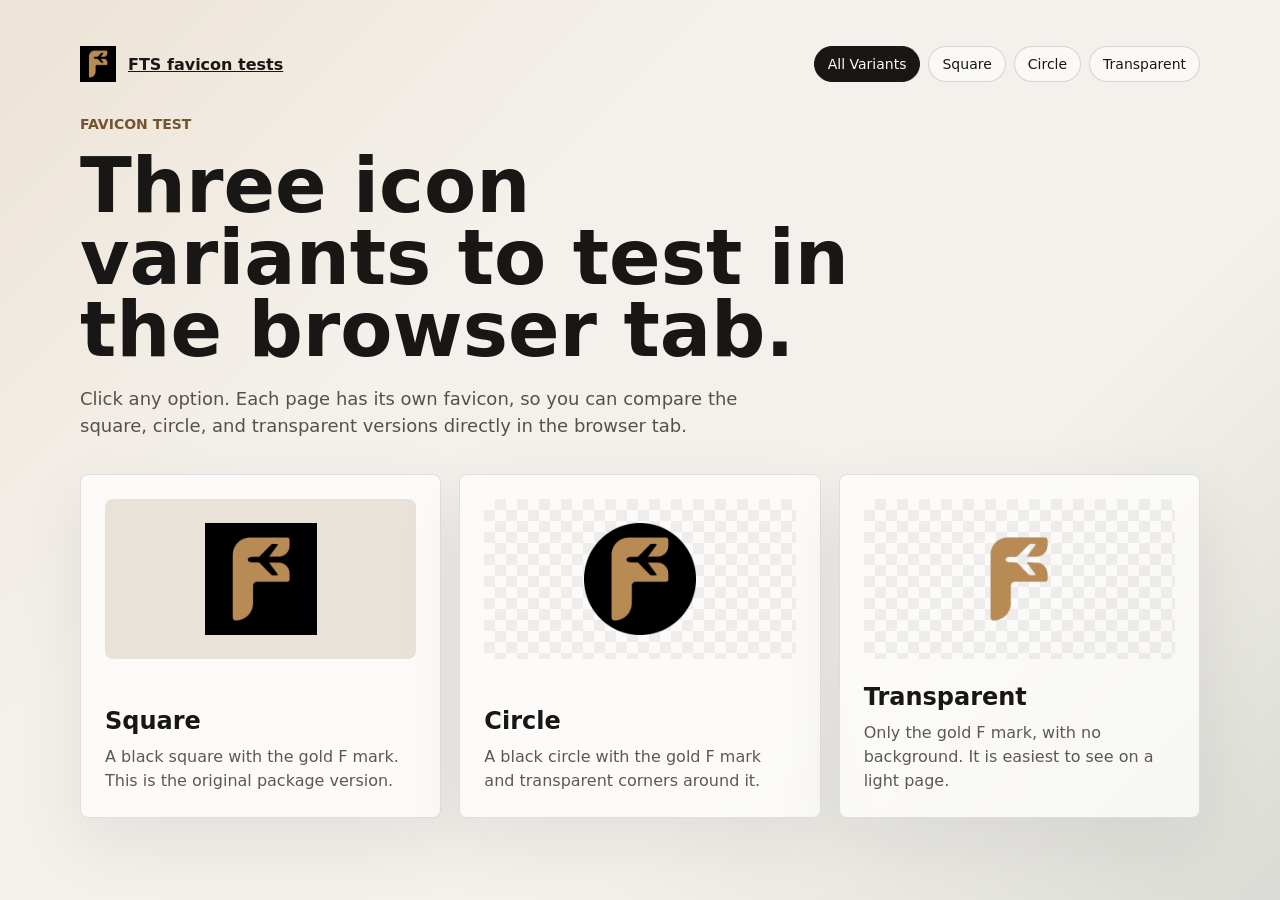
==== index.html @ d93f95b7 "Initial favicon test site" ====
<!doctype html>
<html lang="ru">
  <head>
    <meta charset="utf-8">
    <meta name="viewport" content="width=device-width, initial-scale=1">
    <title>FTS favicon tests</title>
    <link rel="icon" href="favicon-package/favicon.ico" sizes="any">
    <link rel="icon" type="image/png" sizes="16x16" href="favicon-package/favicon-16x16.png">
    <link rel="icon" type="image/png" sizes="32x32" href="favicon-package/favicon-32x32.png">
    <link rel="apple-touch-icon" sizes="180x180" href="favicon-package/apple-touch-icon.png">
    <link rel="manifest" href="favicon-package/site.webmanifest">
    <meta name="theme-color" content="#000000">
    <link rel="stylesheet" href="styles.css">
  </head>
  <body>
    <main class="shell">
      <header class="topbar">
        <a class="brand" href="index.html" aria-label="FTS favicon tests">
          <img src="favicon-package/favicon-192x192.png" alt="">
          <span>FTS favicon tests</span>
        </a>
        <nav class="nav" aria-label="Pages">
          <a href="index.html" aria-current="page">All Variants</a>
          <a href="square.html">Square</a>
          <a href="circle.html">Circle</a>
          <a href="transparent.html">Transparent</a>
        </nav>
      </header>

      <section class="hero">
        <p class="eyebrow">Favicon test</p>
        <h1>Three icon variants to test in the browser tab.</h1>
        <p class="lead">Click any option. Each page has its own favicon, so you can compare the square, circle, and transparent versions directly in the browser tab.</p>
      </section>

      <section class="grid" aria-label="Favicon variants">
        <a class="variant-card" href="square.html">
          <span class="icon-stage plain">
            <img src="favicon-package/favicon-512x512.png" alt="Square FTS icon">
          </span>
          <span>
            <h2>Square</h2>
            <p>A black square with the gold F mark. This is the original package version.</p>
          </span>
        </a>

        <a class="variant-card" href="circle.html">
          <span class="icon-stage">
            <img src="favicon-circle-package/favicon-512x512.png" alt="Circle FTS icon">
          </span>
          <span>
            <h2>Circle</h2>
            <p>A black circle with the gold F mark and transparent corners around it.</p>
          </span>
        </a>

        <a class="variant-card" href="transparent.html">
          <span class="icon-stage">
            <img src="favicon-transparent-package/favicon-512x512.png" alt="Transparent FTS icon">
          </span>
          <span>
            <h2>Transparent</h2>
            <p>Only the gold F mark, with no background. It is easiest to see on a light page.</p>
          </span>
        </a>
      </section>
    </main>
  </body>
</html>
---- styles.css ----
:root {
  color-scheme: light;
  font-family: Inter, ui-sans-serif, system-ui, -apple-system, BlinkMacSystemFont, "Segoe UI", sans-serif;
  background: #f4f1ec;
  color: #181716;
}

* {
  box-sizing: border-box;
}

body {
  margin: 0;
  min-height: 100vh;
  background:
    linear-gradient(135deg, rgba(192, 141, 78, 0.14), transparent 34%),
    linear-gradient(315deg, rgba(36, 63, 56, 0.12), transparent 32%),
    #f4f1ec;
}

a {
  color: inherit;
}

.shell {
  width: min(1120px, calc(100% - 40px));
  margin: 0 auto;
  padding: 32px 0 56px;
}

.topbar {
  display: flex;
  align-items: center;
  justify-content: space-between;
  gap: 20px;
  padding: 14px 0 34px;
}

.brand {
  display: flex;
  align-items: center;
  gap: 12px;
  font-weight: 750;
}

.brand img {
  width: 36px;
  height: 36px;
  object-fit: contain;
}

.nav {
  display: flex;
  flex-wrap: wrap;
  gap: 8px;
  justify-content: flex-end;
}

.nav a {
  border: 1px solid rgba(24, 23, 22, 0.16);
  border-radius: 999px;
  padding: 9px 13px;
  text-decoration: none;
  font-size: 14px;
  background: rgba(255, 255, 255, 0.56);
}

.nav a[aria-current="page"] {
  background: #181716;
  color: #fffaf2;
  border-color: #181716;
}

.hero {
  display: grid;
  gap: 18px;
  margin-bottom: 28px;
}

.eyebrow {
  margin: 0;
  color: #76542d;
  font-size: 14px;
  font-weight: 750;
  text-transform: uppercase;
  letter-spacing: 0;
}

h1 {
  max-width: 780px;
  margin: 0;
  font-size: clamp(36px, 7vw, 76px);
  line-height: 0.95;
  letter-spacing: 0;
}

.lead {
  max-width: 690px;
  margin: 0;
  color: #57504a;
  font-size: 18px;
  line-height: 1.55;
}

.grid {
  display: grid;
  grid-template-columns: repeat(3, minmax(0, 1fr));
  gap: 18px;
  margin-top: 34px;
}

.variant-card {
  display: grid;
  min-height: 330px;
  align-content: space-between;
  gap: 24px;
  padding: 24px;
  border: 1px solid rgba(24, 23, 22, 0.12);
  border-radius: 8px;
  background: rgba(255, 255, 255, 0.72);
  text-decoration: none;
  box-shadow: 0 24px 70px rgba(24, 23, 22, 0.08);
  transition: transform 160ms ease, box-shadow 160ms ease, border-color 160ms ease;
}

.variant-card:hover {
  transform: translateY(-3px);
  border-color: rgba(192, 141, 78, 0.55);
  box-shadow: 0 28px 84px rgba(24, 23, 22, 0.13);
}

.icon-stage {
  display: grid;
  place-items: center;
  min-height: 160px;
  border-radius: 8px;
  background:
    linear-gradient(45deg, rgba(24, 23, 22, 0.06) 25%, transparent 25%),
    linear-gradient(-45deg, rgba(24, 23, 22, 0.06) 25%, transparent 25%),
    linear-gradient(45deg, transparent 75%, rgba(24, 23, 22, 0.06) 75%),
    linear-gradient(-45deg, transparent 75%, rgba(24, 23, 22, 0.06) 75%);
  background-size: 22px 22px;
  background-position: 0 0, 0 11px, 11px -11px, -11px 0;
}

.icon-stage.plain {
  background: #e8e2d8;
}

.icon-stage img {
  width: 112px;
  height: 112px;
  object-fit: contain;
  image-rendering: auto;
}

.variant-card h2,
.detail h2 {
  margin: 0;
  font-size: 24px;
  letter-spacing: 0;
}

.variant-card p,
.detail p {
  margin: 10px 0 0;
  color: #5f5851;
  line-height: 1.5;
}

.detail {
  display: grid;
  grid-template-columns: 1fr 1.1fr;
  gap: 32px;
  align-items: center;
  min-height: 520px;
  padding: 36px;
  border: 1px solid rgba(24, 23, 22, 0.12);
  border-radius: 8px;
  background: rgba(255, 255, 255, 0.72);
  box-shadow: 0 24px 70px rgba(24, 23, 22, 0.08);
}

.detail .icon-stage {
  min-height: 360px;
}

.detail .icon-stage img {
  width: min(260px, 56vw);
  height: min(260px, 56vw);
}

.path-list {
  display: grid;
  gap: 10px;
  margin-top: 24px;
  color: #4d4741;
}

.path-list code {
  display: inline-block;
  padding: 3px 7px;
  border-radius: 6px;
  background: rgba(24, 23, 22, 0.08);
}

@media (max-width: 820px) {
  .topbar {
    align-items: flex-start;
    flex-direction: column;
  }

  .nav {
    justify-content: flex-start;
  }

  .grid,
  .detail {
    grid-template-columns: 1fr;
  }

  .detail {
    padding: 22px;
    min-height: auto;
  }
}
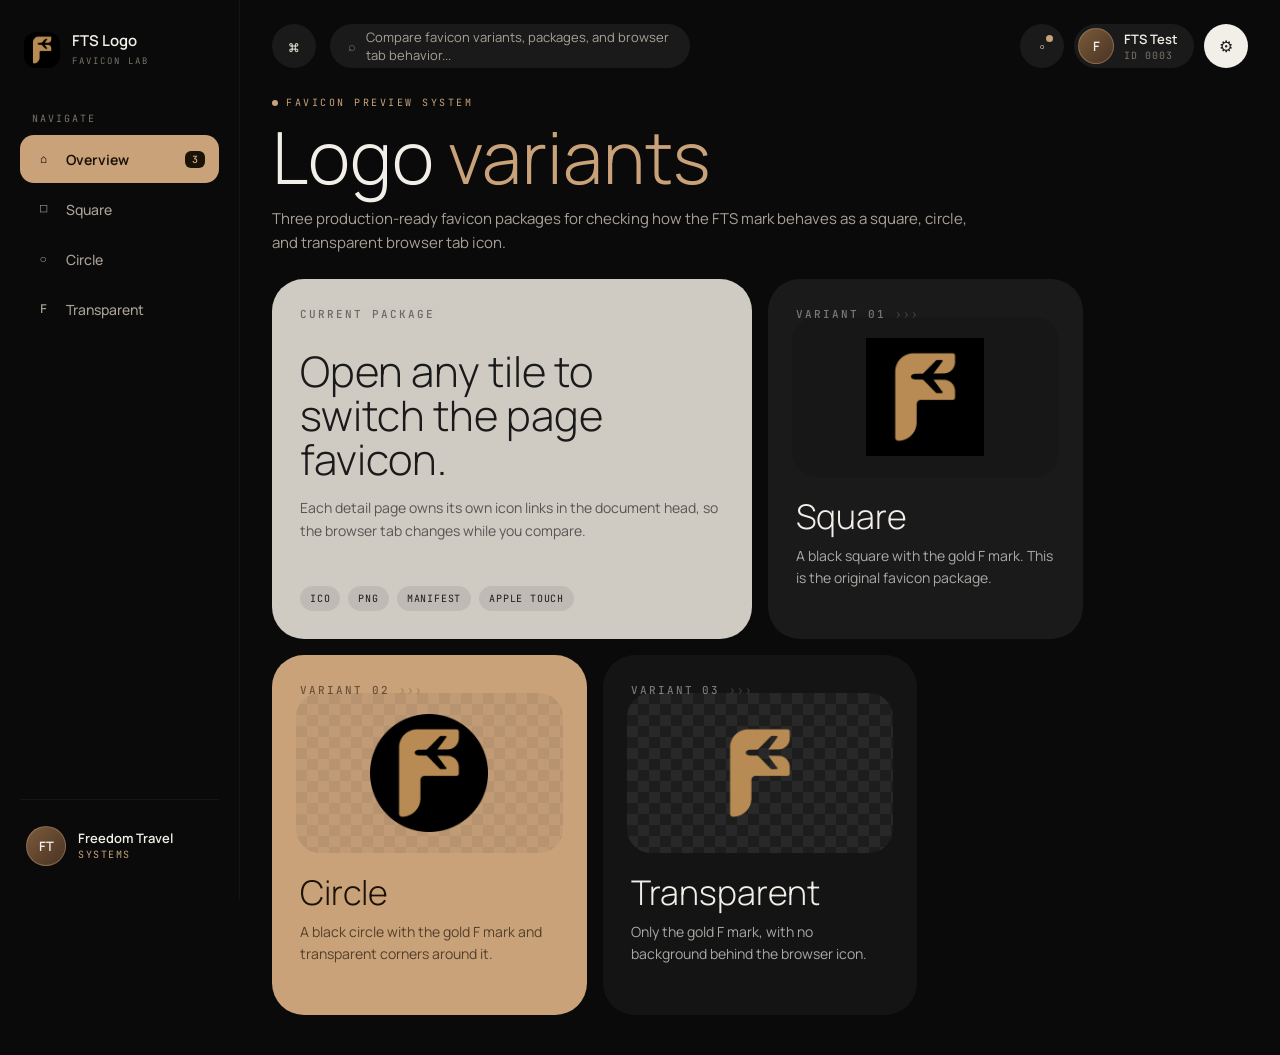
==== commit 2cb4de37: "Restyle favicon test dashboard" ====
--- a/index.html
+++ b/index.html
@@ -1,69 +1,122 @@
 <!doctype html>
-<html lang="ru">
+<html lang="en">
   <head>
     <meta charset="utf-8">
     <meta name="viewport" content="width=device-width, initial-scale=1">
     <title>FTS favicon tests</title>
+    <link rel="preconnect" href="https://fonts.googleapis.com">
+    <link rel="preconnect" href="https://fonts.gstatic.com" crossorigin>
+    <link href="https://fonts.googleapis.com/css2?family=Manrope:wght@200;300;400;500;600;700&family=JetBrains+Mono:wght@400;500&display=swap" rel="stylesheet">
     <link rel="icon" href="favicon-package/favicon.ico" sizes="any">
     <link rel="icon" type="image/png" sizes="16x16" href="favicon-package/favicon-16x16.png">
     <link rel="icon" type="image/png" sizes="32x32" href="favicon-package/favicon-32x32.png">
     <link rel="apple-touch-icon" sizes="180x180" href="favicon-package/apple-touch-icon.png">
     <link rel="manifest" href="favicon-package/site.webmanifest">
-    <meta name="theme-color" content="#000000">
+    <meta name="theme-color" content="#0a0a0a">
     <link rel="stylesheet" href="styles.css">
   </head>
   <body>
-    <main class="shell">
-      <header class="topbar">
-        <a class="brand" href="index.html" aria-label="FTS favicon tests">
-          <img src="favicon-package/favicon-192x192.png" alt="">
-          <span>FTS favicon tests</span>
+    <div class="shell">
+      <aside class="side">
+        <a class="logo" href="index.html" aria-label="FTS favicon tests">
+          <span class="logo-mark"><img src="favicon-package/favicon-192x192.png" alt=""></span>
+          <span class="logo-text">
+            <span class="n">FTS Logo</span>
+            <span class="s">Favicon Lab</span>
+          </span>
         </a>
         <nav class="nav" aria-label="Pages">
-          <a href="index.html" aria-current="page">All Variants</a>
-          <a href="square.html">Square</a>
-          <a href="circle.html">Circle</a>
-          <a href="transparent.html">Transparent</a>
+          <div class="nav-label">Navigate</div>
+          <a class="nav-item active" href="index.html"><span class="nav-ico">⌂</span><span>Overview</span><span class="badge">3</span></a>
+          <a class="nav-item" href="square.html"><span class="nav-ico">□</span><span>Square</span></a>
+          <a class="nav-item" href="circle.html"><span class="nav-ico">○</span><span>Circle</span></a>
+          <a class="nav-item" href="transparent.html"><span class="nav-ico">F</span><span>Transparent</span></a>
         </nav>
-      </header>
+        <div class="side-foot">
+          <div class="prof">
+            <div class="avatar">FT</div>
+            <div>
+              <div class="nm">Freedom Travel</div>
+              <div class="rl">Systems</div>
+            </div>
+          </div>
+        </div>
+      </aside>
 
-      <section class="hero">
-        <p class="eyebrow">Favicon test</p>
-        <h1>Three icon variants to test in the browser tab.</h1>
-        <p class="lead">Click any option. Each page has its own favicon, so you can compare the square, circle, and transparent versions directly in the browser tab.</p>
-      </section>
+      <main class="main">
+        <header class="top">
+          <div class="top-left">
+            <div class="icon-btn">⌘</div>
+            <div class="search-pill"><span>⌕</span><span>Compare favicon variants, packages, and browser tab behavior...</span></div>
+          </div>
+          <div class="top-right">
+            <div class="icon-btn"><span class="dot"></span>◦</div>
+            <div class="user-chip">
+              <div class="avatar">F</div>
+              <div>
+                <div class="nm">FTS Test</div>
+                <div class="id">ID 0003</div>
+              </div>
+            </div>
+            <div class="icon-btn white">⚙</div>
+          </div>
+        </header>
 
-      <section class="grid" aria-label="Favicon variants">
-        <a class="variant-card" href="square.html">
-          <span class="icon-stage plain">
-            <img src="favicon-package/favicon-512x512.png" alt="Square FTS icon">
-          </span>
-          <span>
-            <h2>Square</h2>
-            <p>A black square with the gold F mark. This is the original package version.</p>
-          </span>
-        </a>
+        <section class="headline">
+          <p class="eyebrow">Favicon preview system</p>
+          <h1>Logo <em>variants</em></h1>
+          <p class="lead">Three production-ready favicon packages for checking how the FTS mark behaves as a square, circle, and transparent browser tab icon.</p>
+        </section>
 
-        <a class="variant-card" href="circle.html">
-          <span class="icon-stage">
-            <img src="favicon-circle-package/favicon-512x512.png" alt="Circle FTS icon">
-          </span>
-          <span>
-            <h2>Circle</h2>
-            <p>A black circle with the gold F mark and transparent corners around it.</p>
-          </span>
-        </a>
+        <section class="grid" aria-label="Favicon variants">
+          <a class="tile grey hero-tile" href="square.html">
+            <div>
+              <div class="tile-label">Current package</div>
+              <h2>Open any tile to switch the page favicon.</h2>
+              <p>Each detail page owns its own icon links in the document head, so the browser tab changes while you compare.</p>
+            </div>
+            <div class="stat-row">
+              <span class="stat-pill">ICO</span>
+              <span class="stat-pill">PNG</span>
+              <span class="stat-pill">Manifest</span>
+              <span class="stat-pill">Apple touch</span>
+            </div>
+          </a>
 
-        <a class="variant-card" href="transparent.html">
-          <span class="icon-stage">
-            <img src="favicon-transparent-package/favicon-512x512.png" alt="Transparent FTS icon">
-          </span>
-          <span>
-            <h2>Transparent</h2>
-            <p>Only the gold F mark, with no background. It is easiest to see on a light page.</p>
-          </span>
-        </a>
-      </section>
-    </main>
+          <a class="tile dark variant-card" href="square.html">
+            <div class="tile-label">Variant 01 <span class="chev">›››</span></div>
+            <div class="icon-stage plain">
+              <img src="favicon-package/favicon-512x512.png" alt="Square FTS icon">
+            </div>
+            <div>
+              <h2>Square</h2>
+              <p>A black square with the gold F mark. This is the original favicon package.</p>
+            </div>
+          </a>
+
+          <a class="tile tan variant-card" href="circle.html">
+            <div class="tile-label">Variant 02 <span class="chev">›››</span></div>
+            <div class="icon-stage">
+              <img src="favicon-circle-package/favicon-512x512.png" alt="Circle FTS icon">
+            </div>
+            <div>
+              <h2>Circle</h2>
+              <p>A black circle with the gold F mark and transparent corners around it.</p>
+            </div>
+          </a>
+
+          <a class="tile darker variant-card" href="transparent.html">
+            <div class="tile-label">Variant 03 <span class="chev">›››</span></div>
+            <div class="icon-stage">
+              <img src="favicon-transparent-package/favicon-512x512.png" alt="Transparent FTS icon">
+            </div>
+            <div>
+              <h2>Transparent</h2>
+              <p>Only the gold F mark, with no background behind the browser icon.</p>
+            </div>
+          </a>
+        </section>
+      </main>
+    </div>
   </body>
 </html>
--- a/styles.css
+++ b/styles.css
@@ -1,226 +1,728 @@
 :root {
-  color-scheme: light;
-  font-family: Inter, ui-sans-serif, system-ui, -apple-system, BlinkMacSystemFont, "Segoe UI", sans-serif;
-  background: #f4f1ec;
-  color: #181716;
+  --bg: #0a0a0a;
+  --bg-2: #111111;
+  --tile-dark: #1a1a1a;
+  --tile-darker: #141414;
+  --tile-grey: #cfcac2;
+  --tile-grey-2: #b8b2a8;
+  --tile-tan: #c9a27a;
+  --tile-tan-2: #b08968;
+  --tile-tan-dark: #6b4e2e;
+  --ink: #f2efe9;
+  --ink-2: #d4cfc4;
+  --muted: #7a736a;
+  --muted-2: #a8a196;
+  --on-tan: #1a1206;
+  --on-grey: #1a1a1a;
+  --r-xl: 32px;
+  --r-lg: 24px;
+  --r-md: 16px;
+  --sans: "Manrope", system-ui, -apple-system, BlinkMacSystemFont, "Segoe UI", sans-serif;
+  --mono: "JetBrains Mono", ui-monospace, SFMono-Regular, Menlo, monospace;
 }
 
 * {
   box-sizing: border-box;
 }
 
+html,
 body {
   margin: 0;
+  min-height: 100%;
+}
+
+body {
   min-height: 100vh;
-  background:
-    linear-gradient(135deg, rgba(192, 141, 78, 0.14), transparent 34%),
-    linear-gradient(315deg, rgba(36, 63, 56, 0.12), transparent 32%),
-    #f4f1ec;
+  background: var(--bg);
+  color: var(--ink);
+  font-family: var(--sans);
+  font-weight: 400;
+  -webkit-font-smoothing: antialiased;
 }
 
 a {
   color: inherit;
+  text-decoration: none;
 }
 
 .shell {
-  width: min(1120px, calc(100% - 40px));
-  margin: 0 auto;
-  padding: 32px 0 56px;
-}
-
-.topbar {
-  display: flex;
-  align-items: center;
-  justify-content: space-between;
-  gap: 20px;
-  padding: 14px 0 34px;
-}
-
-.brand {
+  display: grid;
+  grid-template-columns: 240px 1fr;
+  min-height: 100vh;
+}
+
+.side {
+  position: sticky;
+  top: 0;
+  display: flex;
+  flex-direction: column;
+  gap: 28px;
+  height: 100vh;
+  padding: 28px 20px;
+  border-right: 1px solid rgba(255, 255, 255, 0.04);
+  background: var(--bg);
+}
+
+.logo {
   display: flex;
   align-items: center;
   gap: 12px;
-  font-weight: 750;
-}
-
-.brand img {
+  padding: 4px 4px 8px;
+}
+
+.logo-mark {
+  display: grid;
+  place-items: center;
   width: 36px;
   height: 36px;
-  object-fit: contain;
+  flex-shrink: 0;
+  overflow: hidden;
+  border-radius: 12px;
+  background: var(--tile-tan);
+}
+
+.logo-mark img {
+  width: 100%;
+  height: 100%;
+  object-fit: cover;
+}
+
+.logo-text {
+  min-width: 0;
+  line-height: 1.1;
+}
+
+.logo-text .n {
+  color: var(--ink);
+  font-size: 15px;
+  font-weight: 600;
+  letter-spacing: 0;
+  white-space: nowrap;
+}
+
+.logo-text .s {
+  margin-top: 3px;
+  color: var(--muted);
+  font-family: var(--mono);
+  font-size: 9px;
+  letter-spacing: 0.22em;
+  text-transform: uppercase;
+  white-space: nowrap;
 }
 
 .nav {
   display: flex;
-  flex-wrap: wrap;
+  flex-direction: column;
+  gap: 2px;
+}
+
+.nav-label {
+  padding: 8px 12px;
+  color: var(--muted);
+  font-family: var(--mono);
+  font-size: 10px;
+  letter-spacing: 0.2em;
+  text-transform: uppercase;
+}
+
+.nav-item {
+  display: flex;
+  align-items: center;
+  gap: 14px;
+  min-height: 48px;
+  padding: 12px 14px;
+  border-radius: 14px;
+  color: var(--muted-2);
+  font-size: 14px;
+  font-weight: 500;
+  transition: background 0.15s, color 0.15s;
+}
+
+.nav-item:hover {
+  background: var(--tile-dark);
+  color: var(--ink);
+}
+
+.nav-item.active {
+  background: var(--tile-tan);
+  color: var(--on-tan);
+  font-weight: 650;
+}
+
+.nav-ico {
+  display: grid;
+  place-items: center;
+  width: 18px;
+  height: 18px;
+  flex-shrink: 0;
+  font-family: var(--mono);
+  font-size: 12px;
+}
+
+.badge {
+  margin-left: auto;
+  padding: 2px 7px;
+  border-radius: 6px;
+  background: var(--on-tan);
+  color: var(--tile-tan);
+  font-family: var(--mono);
+  font-size: 10px;
+}
+
+.side-foot {
+  margin-top: auto;
+  padding-top: 20px;
+  border-top: 1px solid rgba(255, 255, 255, 0.05);
+}
+
+.prof {
+  display: flex;
+  align-items: center;
+  gap: 12px;
+  padding: 6px;
+}
+
+.avatar {
+  display: grid;
+  place-items: center;
+  width: 40px;
+  height: 40px;
+  flex-shrink: 0;
+  border: 1.5px solid rgba(201, 162, 122, 0.4);
+  border-radius: 50%;
+  background: linear-gradient(135deg, #7a5a3a, #4a3424);
+  color: var(--ink);
+  font-size: 13px;
+  font-weight: 600;
+}
+
+.prof .nm {
+  color: var(--ink);
+  font-size: 13px;
+  font-weight: 600;
+  line-height: 1.2;
+  white-space: nowrap;
+}
+
+.prof .rl {
+  margin-top: 2px;
+  color: var(--tile-tan);
+  font-family: var(--mono);
+  font-size: 10px;
+  letter-spacing: 0.15em;
+  text-transform: uppercase;
+  white-space: nowrap;
+}
+
+.main {
+  display: flex;
+  flex-direction: column;
+  gap: 20px;
+  min-width: 0;
+  padding: 24px 32px 40px;
+  overflow: hidden;
+}
+
+.top {
+  display: flex;
+  align-items: center;
+  gap: 12px;
+}
+
+.top-left {
+  display: flex;
+  align-items: center;
+  gap: 14px;
+  flex: 1;
+  min-width: 0;
+}
+
+.icon-btn {
+  position: relative;
+  display: grid;
+  place-items: center;
+  width: 44px;
+  height: 44px;
+  flex-shrink: 0;
+  border-radius: 50%;
+  background: var(--tile-dark);
+  color: var(--ink-2);
+  font-family: var(--mono);
+  font-size: 16px;
+}
+
+.icon-btn.white {
+  background: var(--ink);
+  color: var(--on-grey);
+}
+
+.icon-btn .dot {
+  position: absolute;
+  top: 11px;
+  right: 11px;
+  width: 7px;
+  height: 7px;
+  border-radius: 50%;
+  background: var(--tile-tan);
+}
+
+.search-pill {
+  display: flex;
+  align-items: center;
+  gap: 10px;
+  width: min(360px, 100%);
+  height: 44px;
+  padding: 0 20px 0 18px;
+  border-radius: 999px;
+  background: var(--tile-dark);
+  color: var(--muted-2);
+  font-size: 13px;
+}
+
+.search-pill span:first-child {
+  color: var(--muted);
+  font-family: var(--mono);
+}
+
+.top-right {
+  display: flex;
+  align-items: center;
+  gap: 10px;
+  flex-shrink: 0;
+}
+
+.user-chip {
+  display: flex;
+  align-items: center;
+  gap: 10px;
+  padding: 4px 16px 4px 4px;
+  border-radius: 999px;
+  background: var(--tile-dark);
+}
+
+.user-chip .avatar {
+  width: 36px;
+  height: 36px;
+}
+
+.user-chip .nm {
+  font-size: 13px;
+  font-weight: 600;
+  white-space: nowrap;
+}
+
+.user-chip .id {
+  margin-top: 1px;
+  color: var(--muted);
+  font-family: var(--mono);
+  font-size: 10px;
+  letter-spacing: 0.1em;
+  white-space: nowrap;
+}
+
+.headline {
+  padding: 8px 0 4px;
+}
+
+.eyebrow {
+  display: flex;
+  align-items: center;
   gap: 8px;
-  justify-content: flex-end;
-}
-
-.nav a {
-  border: 1px solid rgba(24, 23, 22, 0.16);
-  border-radius: 999px;
-  padding: 9px 13px;
-  text-decoration: none;
-  font-size: 14px;
-  background: rgba(255, 255, 255, 0.56);
-}
-
-.nav a[aria-current="page"] {
-  background: #181716;
-  color: #fffaf2;
-  border-color: #181716;
-}
-
-.hero {
-  display: grid;
-  gap: 18px;
-  margin-bottom: 28px;
-}
-
-.eyebrow {
   margin: 0;
-  color: #76542d;
-  font-size: 14px;
-  font-weight: 750;
+  color: var(--tile-tan);
+  font-family: var(--mono);
+  font-size: 10px;
+  letter-spacing: 0.25em;
   text-transform: uppercase;
+}
+
+.eyebrow::before {
+  content: "";
+  width: 6px;
+  height: 6px;
+  border-radius: 50%;
+  background: var(--tile-tan);
+}
+
+h1 {
+  margin: 12px 0 0;
+  color: var(--ink);
+  font-size: 72px;
+  font-weight: 300;
   letter-spacing: 0;
-}
-
-h1 {
-  max-width: 780px;
-  margin: 0;
-  font-size: clamp(36px, 7vw, 76px);
-  line-height: 0.95;
-  letter-spacing: 0;
+  line-height: 1;
+}
+
+h1 em {
+  color: var(--tile-tan);
+  font-style: normal;
+  font-weight: 300;
 }
 
 .lead {
-  max-width: 690px;
-  margin: 0;
-  color: #57504a;
-  font-size: 18px;
-  line-height: 1.55;
+  max-width: 720px;
+  margin: 14px 0 0;
+  color: var(--muted-2);
+  font-size: 15px;
+  line-height: 1.6;
 }
 
 .grid {
   display: grid;
-  grid-template-columns: repeat(3, minmax(0, 1fr));
-  gap: 18px;
-  margin-top: 34px;
+  grid-template-columns: repeat(12, 1fr);
+  gap: 16px;
+}
+
+.tile {
+  position: relative;
+  display: flex;
+  flex-direction: column;
+  overflow: hidden;
+  border-radius: var(--r-xl);
+  padding: 28px;
+}
+
+.tile.dark {
+  background: var(--tile-dark);
+  color: var(--ink);
+}
+
+.tile.darker {
+  background: var(--tile-darker);
+  color: var(--ink);
+}
+
+.tile.grey {
+  background: var(--tile-grey);
+  color: var(--on-grey);
+}
+
+.tile.grey-2 {
+  background: var(--tile-grey-2);
+  color: var(--on-grey);
+}
+
+.tile.tan {
+  background: var(--tile-tan);
+  color: var(--on-tan);
+}
+
+.tile-label {
+  color: currentColor;
+  font-family: var(--mono);
+  font-size: 11px;
+  font-weight: 500;
+  letter-spacing: 0.18em;
+  opacity: 0.55;
+  text-transform: uppercase;
+  white-space: nowrap;
+}
+
+.tile.dark .tile-label,
+.tile.darker .tile-label {
+  opacity: 0.45;
+}
+
+.hero-tile {
+  grid-column: span 6;
+  min-height: 278px;
+  justify-content: space-between;
+}
+
+.hero-tile h2 {
+  max-width: 480px;
+  margin: 28px 0 0;
+  font-size: 42px;
+  font-weight: 300;
+  letter-spacing: 0;
+  line-height: 1.05;
+}
+
+.hero-tile p {
+  max-width: 520px;
+  margin: 16px 0 0;
+  color: rgba(0, 0, 0, 0.58);
+  font-size: 14px;
+  line-height: 1.6;
 }
 
 .variant-card {
-  display: grid;
-  min-height: 330px;
-  align-content: space-between;
-  gap: 24px;
-  padding: 24px;
-  border: 1px solid rgba(24, 23, 22, 0.12);
-  border-radius: 8px;
-  background: rgba(255, 255, 255, 0.72);
-  text-decoration: none;
-  box-shadow: 0 24px 70px rgba(24, 23, 22, 0.08);
-  transition: transform 160ms ease, box-shadow 160ms ease, border-color 160ms ease;
+  grid-column: span 4;
+  min-height: 360px;
+  color: inherit;
+  transition: transform 0.15s ease, filter 0.15s ease;
 }
 
 .variant-card:hover {
-  transform: translateY(-3px);
-  border-color: rgba(192, 141, 78, 0.55);
-  box-shadow: 0 28px 84px rgba(24, 23, 22, 0.13);
+  transform: translateY(-4px);
+  filter: brightness(1.04);
+}
+
+.variant-card h2,
+.detail-copy h2 {
+  margin: 22px 0 0;
+  font-size: 34px;
+  font-weight: 300;
+  letter-spacing: 0;
+  line-height: 1;
+}
+
+.variant-card p,
+.detail-copy p {
+  margin: 12px 0 0;
+  color: currentColor;
+  font-size: 14px;
+  line-height: 1.58;
+  opacity: 0.68;
 }
 
 .icon-stage {
+  position: relative;
   display: grid;
   place-items: center;
   min-height: 160px;
-  border-radius: 8px;
+  margin: -4px -4px 0;
+  overflow: hidden;
+  border-radius: var(--r-lg);
   background:
-    linear-gradient(45deg, rgba(24, 23, 22, 0.06) 25%, transparent 25%),
-    linear-gradient(-45deg, rgba(24, 23, 22, 0.06) 25%, transparent 25%),
-    linear-gradient(45deg, transparent 75%, rgba(24, 23, 22, 0.06) 75%),
-    linear-gradient(-45deg, transparent 75%, rgba(24, 23, 22, 0.06) 75%);
+    linear-gradient(45deg, rgba(255, 255, 255, 0.05) 25%, transparent 25%),
+    linear-gradient(-45deg, rgba(255, 255, 255, 0.05) 25%, transparent 25%),
+    linear-gradient(45deg, transparent 75%, rgba(255, 255, 255, 0.05) 75%),
+    linear-gradient(-45deg, transparent 75%, rgba(255, 255, 255, 0.05) 75%),
+    rgba(255, 255, 255, 0.04);
   background-size: 22px 22px;
   background-position: 0 0, 0 11px, 11px -11px, -11px 0;
 }
 
+.tile.grey .icon-stage,
+.tile.grey-2 .icon-stage,
+.tile.tan .icon-stage {
+  background:
+    linear-gradient(45deg, rgba(0, 0, 0, 0.05) 25%, transparent 25%),
+    linear-gradient(-45deg, rgba(0, 0, 0, 0.05) 25%, transparent 25%),
+    linear-gradient(45deg, transparent 75%, rgba(0, 0, 0, 0.05) 75%),
+    linear-gradient(-45deg, transparent 75%, rgba(0, 0, 0, 0.05) 75%),
+    rgba(0, 0, 0, 0.04);
+  background-size: 22px 22px;
+  background-position: 0 0, 0 11px, 11px -11px, -11px 0;
+}
+
 .icon-stage.plain {
-  background: #e8e2d8;
+  background: rgba(0, 0, 0, 0.08);
 }
 
 .icon-stage img {
-  width: 112px;
-  height: 112px;
+  position: relative;
+  z-index: 1;
+  width: 118px;
+  height: 118px;
   object-fit: contain;
-  image-rendering: auto;
-}
-
-.variant-card h2,
-.detail h2 {
-  margin: 0;
-  font-size: 24px;
-  letter-spacing: 0;
-}
-
-.variant-card p,
-.detail p {
-  margin: 10px 0 0;
-  color: #5f5851;
-  line-height: 1.5;
-}
-
-.detail {
-  display: grid;
-  grid-template-columns: 1fr 1.1fr;
-  gap: 32px;
-  align-items: center;
-  min-height: 520px;
-  padding: 36px;
-  border: 1px solid rgba(24, 23, 22, 0.12);
-  border-radius: 8px;
-  background: rgba(255, 255, 255, 0.72);
-  box-shadow: 0 24px 70px rgba(24, 23, 22, 0.08);
-}
-
-.detail .icon-stage {
-  min-height: 360px;
-}
-
-.detail .icon-stage img {
-  width: min(260px, 56vw);
-  height: min(260px, 56vw);
+}
+
+.chev {
+  color: currentColor;
+  font-weight: 600;
+  letter-spacing: 1px;
+  opacity: 0.38;
+}
+
+.stat-row {
+  display: flex;
+  flex-wrap: wrap;
+  gap: 8px;
+  margin-top: 20px;
+}
+
+.stat-pill {
+  padding: 6px 10px;
+  border-radius: 999px;
+  background: rgba(0, 0, 0, 0.08);
+  color: currentColor;
+  font-family: var(--mono);
+  font-size: 10px;
+  letter-spacing: 0.08em;
+  text-transform: uppercase;
+}
+
+.tile.dark .stat-pill,
+.tile.darker .stat-pill {
+  background: rgba(201, 162, 122, 0.12);
+  color: var(--tile-tan);
+}
+
+.detail-visual {
+  grid-column: span 5;
+  min-height: 560px;
+  justify-content: center;
+}
+
+.detail-visual .icon-stage {
+  min-height: 420px;
+}
+
+.detail-visual .icon-stage img {
+  width: min(280px, 56vw);
+  height: min(280px, 56vw);
+}
+
+.detail-copy {
+  grid-column: span 7;
+  min-height: 560px;
+  justify-content: center;
+}
+
+.detail-copy h2 {
+  max-width: 620px;
+  font-size: 58px;
+}
+
+.detail-copy p {
+  max-width: 620px;
+  font-size: 15px;
 }
 
 .path-list {
   display: grid;
   gap: 10px;
-  margin-top: 24px;
-  color: #4d4741;
+  margin-top: 30px;
+}
+
+.path-list span {
+  color: currentColor;
+  font-size: 13px;
+  opacity: 0.7;
 }
 
 .path-list code {
   display: inline-block;
-  padding: 3px 7px;
-  border-radius: 6px;
-  background: rgba(24, 23, 22, 0.08);
-}
-
-@media (max-width: 820px) {
-  .topbar {
-    align-items: flex-start;
+  padding: 5px 8px;
+  border-radius: 8px;
+  background: rgba(0, 0, 0, 0.08);
+  color: currentColor;
+  font-family: var(--mono);
+  font-size: 12px;
+}
+
+.tile.dark .path-list code,
+.tile.darker .path-list code {
+  background: rgba(201, 162, 122, 0.12);
+  color: var(--tile-tan);
+}
+
+@media (max-width: 980px) {
+  .shell {
+    grid-template-columns: 1fr;
+  }
+
+  .side {
+    position: static;
+    height: auto;
+    padding: 18px;
+  }
+
+  .nav {
+    display: grid;
+    grid-template-columns: repeat(4, minmax(0, 1fr));
+  }
+
+  .nav-label,
+  .side-foot {
+    display: none;
+  }
+
+  .main {
+    padding: 18px;
+  }
+
+  .top {
     flex-direction: column;
+    align-items: stretch;
+  }
+
+  .top-right,
+  .top-left {
+    width: 100%;
+  }
+
+  .search-pill {
+    width: 100%;
+    max-width: none;
+  }
+
+  h1 {
+    font-size: 52px;
+  }
+
+  .hero-tile,
+  .variant-card,
+  .detail-visual,
+  .detail-copy {
+    grid-column: span 12;
+  }
+
+  .detail-copy,
+  .detail-visual {
+    min-height: auto;
+  }
+}
+
+@media (max-width: 620px) {
+  .side {
+    gap: 16px;
   }
 
   .nav {
-    justify-content: flex-start;
-  }
-
-  .grid,
-  .detail {
-    grid-template-columns: 1fr;
-  }
-
-  .detail {
+    grid-template-columns: 1fr 1fr;
+  }
+
+  .nav-item {
+    min-height: 44px;
+    padding: 10px 12px;
+  }
+
+  .user-chip {
+    display: none;
+  }
+
+  h1 {
+    font-size: 40px;
+    letter-spacing: 0;
+  }
+
+  .hero-tile h2,
+  .detail-copy h2 {
+    font-size: 40px;
+  }
+
+  .tile {
+    border-radius: 24px;
     padding: 22px;
+  }
+
+  .hero-tile,
+  .variant-card {
     min-height: auto;
   }
-}
+
+  .hero-tile h2,
+  .detail-copy h2 {
+    font-size: 34px;
+  }
+
+  .variant-card h2 {
+    font-size: 32px;
+  }
+
+  .icon-stage {
+    min-height: 150px;
+  }
+
+  .icon-stage img {
+    width: 96px;
+    height: 96px;
+  }
+
+  .detail-visual .icon-stage {
+    min-height: 260px;
+  }
+}
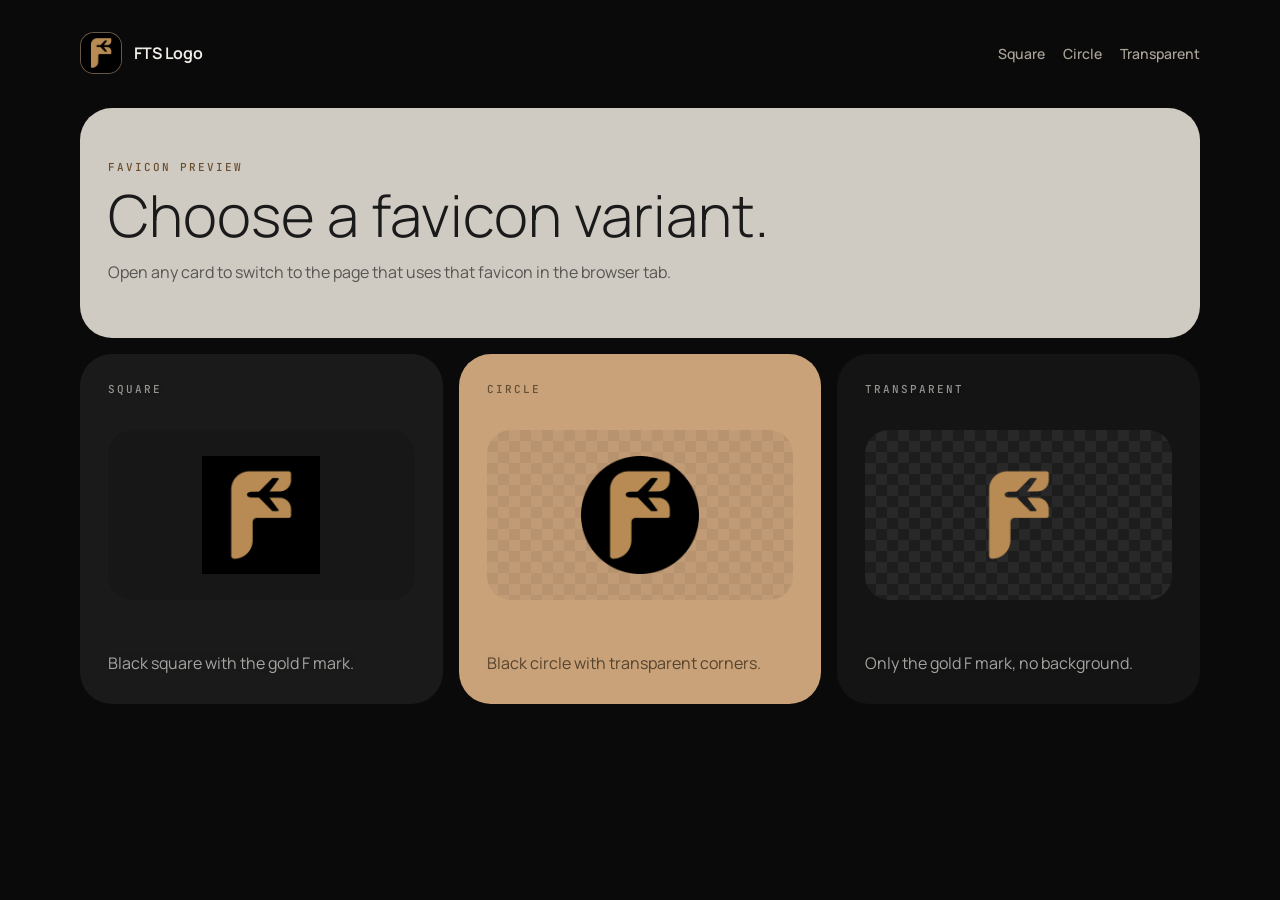
==== commit 7cf7ad3c: "Simplify favicon test pages" ====
--- a/index.html
+++ b/index.html
@@ -16,107 +16,52 @@
     <link rel="stylesheet" href="styles.css">
   </head>
   <body>
-    <div class="shell">
-      <aside class="side">
-        <a class="logo" href="index.html" aria-label="FTS favicon tests">
-          <span class="logo-mark"><img src="favicon-package/favicon-192x192.png" alt=""></span>
-          <span class="logo-text">
-            <span class="n">FTS Logo</span>
-            <span class="s">Favicon Lab</span>
-          </span>
+    <main class="page">
+      <header class="site-header">
+        <a class="brand" href="index.html" aria-label="FTS favicon tests">
+          <span class="brand-mark"><img src="favicon-package/favicon-192x192.png" alt=""></span>
+          <span>FTS Logo</span>
         </a>
-        <nav class="nav" aria-label="Pages">
-          <div class="nav-label">Navigate</div>
-          <a class="nav-item active" href="index.html"><span class="nav-ico">⌂</span><span>Overview</span><span class="badge">3</span></a>
-          <a class="nav-item" href="square.html"><span class="nav-ico">□</span><span>Square</span></a>
-          <a class="nav-item" href="circle.html"><span class="nav-ico">○</span><span>Circle</span></a>
-          <a class="nav-item" href="transparent.html"><span class="nav-ico">F</span><span>Transparent</span></a>
+        <nav class="simple-nav" aria-label="Pages">
+          <a href="square.html">Square</a>
+          <a href="circle.html">Circle</a>
+          <a href="transparent.html">Transparent</a>
         </nav>
-        <div class="side-foot">
-          <div class="prof">
-            <div class="avatar">FT</div>
-            <div>
-              <div class="nm">Freedom Travel</div>
-              <div class="rl">Systems</div>
-            </div>
+      </header>
+
+      <section class="intro tile grey">
+        <div>
+          <p class="eyebrow">Favicon preview</p>
+          <h1>Choose a favicon variant.</h1>
+          <p>Open any card to switch to the page that uses that favicon in the browser tab.</p>
+        </div>
+      </section>
+
+      <section class="variant-grid" aria-label="Favicon variants">
+        <a class="tile dark variant-card" href="square.html">
+          <div class="tile-label">Square</div>
+          <div class="icon-stage plain">
+            <img src="favicon-package/favicon-512x512.png" alt="Square FTS icon">
           </div>
-        </div>
-      </aside>
+          <p>Black square with the gold F mark.</p>
+        </a>
 
-      <main class="main">
-        <header class="top">
-          <div class="top-left">
-            <div class="icon-btn">⌘</div>
-            <div class="search-pill"><span>⌕</span><span>Compare favicon variants, packages, and browser tab behavior...</span></div>
+        <a class="tile tan variant-card" href="circle.html">
+          <div class="tile-label">Circle</div>
+          <div class="icon-stage">
+            <img src="favicon-circle-package/favicon-512x512.png" alt="Circle FTS icon">
           </div>
-          <div class="top-right">
-            <div class="icon-btn"><span class="dot"></span>◦</div>
-            <div class="user-chip">
-              <div class="avatar">F</div>
-              <div>
-                <div class="nm">FTS Test</div>
-                <div class="id">ID 0003</div>
-              </div>
-            </div>
-            <div class="icon-btn white">⚙</div>
+          <p>Black circle with transparent corners.</p>
+        </a>
+
+        <a class="tile darker variant-card" href="transparent.html">
+          <div class="tile-label">Transparent</div>
+          <div class="icon-stage">
+            <img src="favicon-transparent-package/favicon-512x512.png" alt="Transparent FTS icon">
           </div>
-        </header>
-
-        <section class="headline">
-          <p class="eyebrow">Favicon preview system</p>
-          <h1>Logo <em>variants</em></h1>
-          <p class="lead">Three production-ready favicon packages for checking how the FTS mark behaves as a square, circle, and transparent browser tab icon.</p>
-        </section>
-
-        <section class="grid" aria-label="Favicon variants">
-          <a class="tile grey hero-tile" href="square.html">
-            <div>
-              <div class="tile-label">Current package</div>
-              <h2>Open any tile to switch the page favicon.</h2>
-              <p>Each detail page owns its own icon links in the document head, so the browser tab changes while you compare.</p>
-            </div>
-            <div class="stat-row">
-              <span class="stat-pill">ICO</span>
-              <span class="stat-pill">PNG</span>
-              <span class="stat-pill">Manifest</span>
-              <span class="stat-pill">Apple touch</span>
-            </div>
-          </a>
-
-          <a class="tile dark variant-card" href="square.html">
-            <div class="tile-label">Variant 01 <span class="chev">›››</span></div>
-            <div class="icon-stage plain">
-              <img src="favicon-package/favicon-512x512.png" alt="Square FTS icon">
-            </div>
-            <div>
-              <h2>Square</h2>
-              <p>A black square with the gold F mark. This is the original favicon package.</p>
-            </div>
-          </a>
-
-          <a class="tile tan variant-card" href="circle.html">
-            <div class="tile-label">Variant 02 <span class="chev">›››</span></div>
-            <div class="icon-stage">
-              <img src="favicon-circle-package/favicon-512x512.png" alt="Circle FTS icon">
-            </div>
-            <div>
-              <h2>Circle</h2>
-              <p>A black circle with the gold F mark and transparent corners around it.</p>
-            </div>
-          </a>
-
-          <a class="tile darker variant-card" href="transparent.html">
-            <div class="tile-label">Variant 03 <span class="chev">›››</span></div>
-            <div class="icon-stage">
-              <img src="favicon-transparent-package/favicon-512x512.png" alt="Transparent FTS icon">
-            </div>
-            <div>
-              <h2>Transparent</h2>
-              <p>Only the gold F mark, with no background behind the browser icon.</p>
-            </div>
-          </a>
-        </section>
-      </main>
-    </div>
+          <p>Only the gold F mark, no background.</p>
+        </a>
+      </section>
+    </main>
   </body>
 </html>
--- a/styles.css
+++ b/styles.css
@@ -1,22 +1,15 @@
 :root {
   --bg: #0a0a0a;
-  --bg-2: #111111;
   --tile-dark: #1a1a1a;
   --tile-darker: #141414;
   --tile-grey: #cfcac2;
-  --tile-grey-2: #b8b2a8;
   --tile-tan: #c9a27a;
-  --tile-tan-2: #b08968;
-  --tile-tan-dark: #6b4e2e;
   --ink: #f2efe9;
-  --ink-2: #d4cfc4;
-  --muted: #7a736a;
-  --muted-2: #a8a196;
+  --muted: #a8a196;
+  --on-grey: #1a1a1a;
   --on-tan: #1a1206;
-  --on-grey: #1a1a1a;
   --r-xl: 32px;
   --r-lg: 24px;
-  --r-md: 16px;
   --sans: "Manrope", system-ui, -apple-system, BlinkMacSystemFont, "Segoe UI", sans-serif;
   --mono: "JetBrains Mono", ui-monospace, SFMono-Regular, Menlo, monospace;
 }
@@ -36,7 +29,6 @@
   background: var(--bg);
   color: var(--ink);
   font-family: var(--sans);
-  font-weight: 400;
   -webkit-font-smoothing: antialiased;
 }
 
@@ -45,341 +37,63 @@
   text-decoration: none;
 }
 
-.shell {
-  display: grid;
-  grid-template-columns: 240px 1fr;
-  min-height: 100vh;
-}
-
-.side {
-  position: sticky;
-  top: 0;
+.page {
+  width: min(1120px, calc(100% - 40px));
+  margin: 0 auto;
+  padding: 32px 0 56px;
+}
+
+.site-header {
   display: flex;
-  flex-direction: column;
-  gap: 28px;
-  height: 100vh;
-  padding: 28px 20px;
-  border-right: 1px solid rgba(255, 255, 255, 0.04);
-  background: var(--bg);
-}
-
-.logo {
+  align-items: center;
+  justify-content: space-between;
+  gap: 24px;
+  margin-bottom: 34px;
+}
+
+.brand {
   display: flex;
   align-items: center;
   gap: 12px;
-  padding: 4px 4px 8px;
-}
-
-.logo-mark {
+  font-size: 16px;
+  font-weight: 650;
+}
+
+.brand-mark {
   display: grid;
   place-items: center;
-  width: 36px;
-  height: 36px;
-  flex-shrink: 0;
+  width: 42px;
+  height: 42px;
   overflow: hidden;
-  border-radius: 12px;
-  background: var(--tile-tan);
-}
-
-.logo-mark img {
+  border: 1px solid rgba(201, 162, 122, 0.45);
+  border-radius: 14px;
+  background: var(--tile-dark);
+}
+
+.brand-mark img {
   width: 100%;
   height: 100%;
   object-fit: cover;
 }
 
-.logo-text {
-  min-width: 0;
-  line-height: 1.1;
-}
-
-.logo-text .n {
-  color: var(--ink);
-  font-size: 15px;
-  font-weight: 600;
-  letter-spacing: 0;
-  white-space: nowrap;
-}
-
-.logo-text .s {
-  margin-top: 3px;
+.simple-nav {
+  display: flex;
+  flex-wrap: wrap;
+  gap: 18px;
+  justify-content: flex-end;
   color: var(--muted);
-  font-family: var(--mono);
-  font-size: 9px;
-  letter-spacing: 0.22em;
-  text-transform: uppercase;
-  white-space: nowrap;
-}
-
-.nav {
-  display: flex;
-  flex-direction: column;
-  gap: 2px;
-}
-
-.nav-label {
-  padding: 8px 12px;
-  color: var(--muted);
-  font-family: var(--mono);
-  font-size: 10px;
-  letter-spacing: 0.2em;
-  text-transform: uppercase;
-}
-
-.nav-item {
-  display: flex;
-  align-items: center;
-  gap: 14px;
-  min-height: 48px;
-  padding: 12px 14px;
-  border-radius: 14px;
-  color: var(--muted-2);
   font-size: 14px;
-  font-weight: 500;
-  transition: background 0.15s, color 0.15s;
-}
-
-.nav-item:hover {
-  background: var(--tile-dark);
-  color: var(--ink);
-}
-
-.nav-item.active {
-  background: var(--tile-tan);
-  color: var(--on-tan);
-  font-weight: 650;
-}
-
-.nav-ico {
-  display: grid;
-  place-items: center;
-  width: 18px;
-  height: 18px;
-  flex-shrink: 0;
-  font-family: var(--mono);
-  font-size: 12px;
-}
-
-.badge {
-  margin-left: auto;
-  padding: 2px 7px;
-  border-radius: 6px;
-  background: var(--on-tan);
-  color: var(--tile-tan);
-  font-family: var(--mono);
-  font-size: 10px;
-}
-
-.side-foot {
-  margin-top: auto;
-  padding-top: 20px;
-  border-top: 1px solid rgba(255, 255, 255, 0.05);
-}
-
-.prof {
-  display: flex;
-  align-items: center;
-  gap: 12px;
-  padding: 6px;
-}
-
-.avatar {
-  display: grid;
-  place-items: center;
-  width: 40px;
-  height: 40px;
-  flex-shrink: 0;
-  border: 1.5px solid rgba(201, 162, 122, 0.4);
-  border-radius: 50%;
-  background: linear-gradient(135deg, #7a5a3a, #4a3424);
-  color: var(--ink);
-  font-size: 13px;
-  font-weight: 600;
-}
-
-.prof .nm {
-  color: var(--ink);
-  font-size: 13px;
-  font-weight: 600;
-  line-height: 1.2;
-  white-space: nowrap;
-}
-
-.prof .rl {
-  margin-top: 2px;
-  color: var(--tile-tan);
-  font-family: var(--mono);
-  font-size: 10px;
-  letter-spacing: 0.15em;
-  text-transform: uppercase;
-  white-space: nowrap;
-}
-
-.main {
-  display: flex;
-  flex-direction: column;
-  gap: 20px;
-  min-width: 0;
-  padding: 24px 32px 40px;
-  overflow: hidden;
-}
-
-.top {
-  display: flex;
-  align-items: center;
-  gap: 12px;
-}
-
-.top-left {
-  display: flex;
-  align-items: center;
-  gap: 14px;
-  flex: 1;
-  min-width: 0;
-}
-
-.icon-btn {
-  position: relative;
-  display: grid;
-  place-items: center;
-  width: 44px;
-  height: 44px;
-  flex-shrink: 0;
-  border-radius: 50%;
-  background: var(--tile-dark);
-  color: var(--ink-2);
-  font-family: var(--mono);
-  font-size: 16px;
-}
-
-.icon-btn.white {
-  background: var(--ink);
-  color: var(--on-grey);
-}
-
-.icon-btn .dot {
-  position: absolute;
-  top: 11px;
-  right: 11px;
-  width: 7px;
-  height: 7px;
-  border-radius: 50%;
-  background: var(--tile-tan);
-}
-
-.search-pill {
-  display: flex;
-  align-items: center;
-  gap: 10px;
-  width: min(360px, 100%);
-  height: 44px;
-  padding: 0 20px 0 18px;
-  border-radius: 999px;
-  background: var(--tile-dark);
-  color: var(--muted-2);
-  font-size: 13px;
-}
-
-.search-pill span:first-child {
-  color: var(--muted);
-  font-family: var(--mono);
-}
-
-.top-right {
-  display: flex;
-  align-items: center;
-  gap: 10px;
-  flex-shrink: 0;
-}
-
-.user-chip {
-  display: flex;
-  align-items: center;
-  gap: 10px;
-  padding: 4px 16px 4px 4px;
-  border-radius: 999px;
-  background: var(--tile-dark);
-}
-
-.user-chip .avatar {
-  width: 36px;
-  height: 36px;
-}
-
-.user-chip .nm {
-  font-size: 13px;
-  font-weight: 600;
-  white-space: nowrap;
-}
-
-.user-chip .id {
-  margin-top: 1px;
-  color: var(--muted);
-  font-family: var(--mono);
-  font-size: 10px;
-  letter-spacing: 0.1em;
-  white-space: nowrap;
-}
-
-.headline {
-  padding: 8px 0 4px;
-}
-
-.eyebrow {
-  display: flex;
-  align-items: center;
-  gap: 8px;
-  margin: 0;
-  color: var(--tile-tan);
-  font-family: var(--mono);
-  font-size: 10px;
-  letter-spacing: 0.25em;
-  text-transform: uppercase;
-}
-
-.eyebrow::before {
-  content: "";
-  width: 6px;
-  height: 6px;
-  border-radius: 50%;
-  background: var(--tile-tan);
-}
-
-h1 {
-  margin: 12px 0 0;
-  color: var(--ink);
-  font-size: 72px;
-  font-weight: 300;
-  letter-spacing: 0;
-  line-height: 1;
-}
-
-h1 em {
-  color: var(--tile-tan);
-  font-style: normal;
-  font-weight: 300;
-}
-
-.lead {
-  max-width: 720px;
-  margin: 14px 0 0;
-  color: var(--muted-2);
-  font-size: 15px;
-  line-height: 1.6;
-}
-
-.grid {
-  display: grid;
-  grid-template-columns: repeat(12, 1fr);
-  gap: 16px;
+  font-weight: 550;
+}
+
+.simple-nav a:hover {
+  color: var(--ink);
 }
 
 .tile {
-  position: relative;
-  display: flex;
-  flex-direction: column;
-  overflow: hidden;
   border-radius: var(--r-xl);
   padding: 28px;
+  overflow: hidden;
 }
 
 .tile.dark {
@@ -397,59 +111,66 @@
   color: var(--on-grey);
 }
 
-.tile.grey-2 {
-  background: var(--tile-grey-2);
-  color: var(--on-grey);
-}
-
 .tile.tan {
   background: var(--tile-tan);
   color: var(--on-tan);
 }
 
+.intro {
+  min-height: 230px;
+  display: grid;
+  align-items: center;
+  margin-bottom: 16px;
+}
+
+.eyebrow,
 .tile-label {
+  margin: 0;
   color: currentColor;
   font-family: var(--mono);
   font-size: 11px;
   font-weight: 500;
   letter-spacing: 0.18em;
-  opacity: 0.55;
+  opacity: 0.58;
   text-transform: uppercase;
-  white-space: nowrap;
-}
-
-.tile.dark .tile-label,
-.tile.darker .tile-label {
-  opacity: 0.45;
-}
-
-.hero-tile {
-  grid-column: span 6;
-  min-height: 278px;
-  justify-content: space-between;
-}
-
-.hero-tile h2 {
-  max-width: 480px;
-  margin: 28px 0 0;
-  font-size: 42px;
+}
+
+.eyebrow {
+  color: #6b4e2e;
+  opacity: 1;
+}
+
+h1 {
+  max-width: 760px;
+  margin: 12px 0 0;
+  font-size: 58px;
   font-weight: 300;
   letter-spacing: 0;
-  line-height: 1.05;
-}
-
-.hero-tile p {
-  max-width: 520px;
+  line-height: 1;
+}
+
+.intro p:not(.eyebrow),
+.detail-copy p,
+.variant-card p {
+  max-width: 620px;
   margin: 16px 0 0;
-  color: rgba(0, 0, 0, 0.58);
-  font-size: 14px;
-  line-height: 1.6;
+  color: currentColor;
+  font-size: 16px;
+  line-height: 1.58;
+  opacity: 0.66;
+}
+
+.variant-grid {
+  display: grid;
+  grid-template-columns: repeat(3, minmax(0, 1fr));
+  gap: 16px;
 }
 
 .variant-card {
-  grid-column: span 4;
-  min-height: 360px;
-  color: inherit;
+  min-height: 350px;
+  display: grid;
+  align-content: space-between;
+  gap: 18px;
   transition: transform 0.15s ease, filter 0.15s ease;
 }
 
@@ -458,31 +179,10 @@
   filter: brightness(1.04);
 }
 
-.variant-card h2,
-.detail-copy h2 {
-  margin: 22px 0 0;
-  font-size: 34px;
-  font-weight: 300;
-  letter-spacing: 0;
-  line-height: 1;
-}
-
-.variant-card p,
-.detail-copy p {
-  margin: 12px 0 0;
-  color: currentColor;
-  font-size: 14px;
-  line-height: 1.58;
-  opacity: 0.68;
-}
-
 .icon-stage {
-  position: relative;
   display: grid;
   place-items: center;
-  min-height: 160px;
-  margin: -4px -4px 0;
-  overflow: hidden;
+  min-height: 170px;
   border-radius: var(--r-lg);
   background:
     linear-gradient(45deg, rgba(255, 255, 255, 0.05) 25%, transparent 25%),
@@ -495,7 +195,6 @@
 }
 
 .tile.grey .icon-stage,
-.tile.grey-2 .icon-stage,
 .tile.tan .icon-stage {
   background:
     linear-gradient(45deg, rgba(0, 0, 0, 0.05) 25%, transparent 25%),
@@ -508,221 +207,86 @@
 }
 
 .icon-stage.plain {
-  background: rgba(0, 0, 0, 0.08);
+  background: rgba(0, 0, 0, 0.12);
 }
 
 .icon-stage img {
-  position: relative;
-  z-index: 1;
   width: 118px;
   height: 118px;
   object-fit: contain;
 }
 
-.chev {
-  color: currentColor;
-  font-weight: 600;
-  letter-spacing: 1px;
-  opacity: 0.38;
-}
-
-.stat-row {
-  display: flex;
-  flex-wrap: wrap;
-  gap: 8px;
-  margin-top: 20px;
-}
-
-.stat-pill {
-  padding: 6px 10px;
-  border-radius: 999px;
-  background: rgba(0, 0, 0, 0.08);
-  color: currentColor;
-  font-family: var(--mono);
-  font-size: 10px;
-  letter-spacing: 0.08em;
-  text-transform: uppercase;
-}
-
-.tile.dark .stat-pill,
-.tile.darker .stat-pill {
-  background: rgba(201, 162, 122, 0.12);
-  color: var(--tile-tan);
-}
-
-.detail-visual {
-  grid-column: span 5;
-  min-height: 560px;
-  justify-content: center;
-}
-
-.detail-visual .icon-stage {
-  min-height: 420px;
-}
-
-.detail-visual .icon-stage img {
-  width: min(280px, 56vw);
-  height: min(280px, 56vw);
-}
-
+.detail-layout {
+  display: grid;
+  grid-template-columns: 0.9fr 1.1fr;
+  gap: 16px;
+}
+
+.detail-preview,
 .detail-copy {
-  grid-column: span 7;
-  min-height: 560px;
-  justify-content: center;
-}
-
-.detail-copy h2 {
-  max-width: 620px;
-  font-size: 58px;
-}
-
-.detail-copy p {
-  max-width: 620px;
-  font-size: 15px;
-}
-
-.path-list {
-  display: grid;
-  gap: 10px;
-  margin-top: 30px;
-}
-
-.path-list span {
-  color: currentColor;
-  font-size: 13px;
-  opacity: 0.7;
-}
-
-.path-list code {
-  display: inline-block;
-  padding: 5px 8px;
-  border-radius: 8px;
-  background: rgba(0, 0, 0, 0.08);
-  color: currentColor;
-  font-family: var(--mono);
-  font-size: 12px;
-}
-
-.tile.dark .path-list code,
-.tile.darker .path-list code {
-  background: rgba(201, 162, 122, 0.12);
-  color: var(--tile-tan);
-}
-
-@media (max-width: 980px) {
-  .shell {
+  min-height: 520px;
+  display: grid;
+  align-content: center;
+  gap: 24px;
+}
+
+.detail-preview .icon-stage {
+  min-height: 360px;
+}
+
+.detail-preview .icon-stage img {
+  width: min(260px, 54vw);
+  height: min(260px, 54vw);
+}
+
+@media (max-width: 820px) {
+  .page {
+    width: min(100% - 28px, 1120px);
+    padding-top: 22px;
+  }
+
+  .site-header {
+    align-items: flex-start;
+    flex-direction: column;
+  }
+
+  .simple-nav {
+    justify-content: flex-start;
+  }
+
+  h1 {
+    font-size: 42px;
+  }
+
+  .variant-grid,
+  .detail-layout {
     grid-template-columns: 1fr;
   }
 
-  .side {
-    position: static;
-    height: auto;
-    padding: 18px;
-  }
-
-  .nav {
-    display: grid;
-    grid-template-columns: repeat(4, minmax(0, 1fr));
-  }
-
-  .nav-label,
-  .side-foot {
-    display: none;
-  }
-
-  .main {
-    padding: 18px;
-  }
-
-  .top {
-    flex-direction: column;
-    align-items: stretch;
-  }
-
-  .top-right,
-  .top-left {
-    width: 100%;
-  }
-
-  .search-pill {
-    width: 100%;
-    max-width: none;
-  }
-
-  h1 {
-    font-size: 52px;
-  }
-
-  .hero-tile,
+  .intro,
   .variant-card,
-  .detail-visual,
+  .detail-preview,
   .detail-copy {
-    grid-column: span 12;
-  }
-
-  .detail-copy,
-  .detail-visual {
     min-height: auto;
   }
-}
-
-@media (max-width: 620px) {
-  .side {
-    gap: 16px;
-  }
-
-  .nav {
-    grid-template-columns: 1fr 1fr;
-  }
-
-  .nav-item {
-    min-height: 44px;
-    padding: 10px 12px;
-  }
-
-  .user-chip {
-    display: none;
-  }
-
-  h1 {
-    font-size: 40px;
-    letter-spacing: 0;
-  }
-
-  .hero-tile h2,
-  .detail-copy h2 {
-    font-size: 40px;
-  }
-
+
+  .detail-preview .icon-stage {
+    min-height: 260px;
+  }
+}
+
+@media (max-width: 520px) {
   .tile {
+    padding: 22px;
     border-radius: 24px;
-    padding: 22px;
-  }
-
-  .hero-tile,
-  .variant-card {
-    min-height: auto;
-  }
-
-  .hero-tile h2,
-  .detail-copy h2 {
-    font-size: 34px;
-  }
-
-  .variant-card h2 {
-    font-size: 32px;
   }
 
   .icon-stage {
-    min-height: 150px;
+    min-height: 145px;
   }
 
   .icon-stage img {
     width: 96px;
     height: 96px;
   }
-
-  .detail-visual .icon-stage {
-    min-height: 260px;
-  }
-}
+}
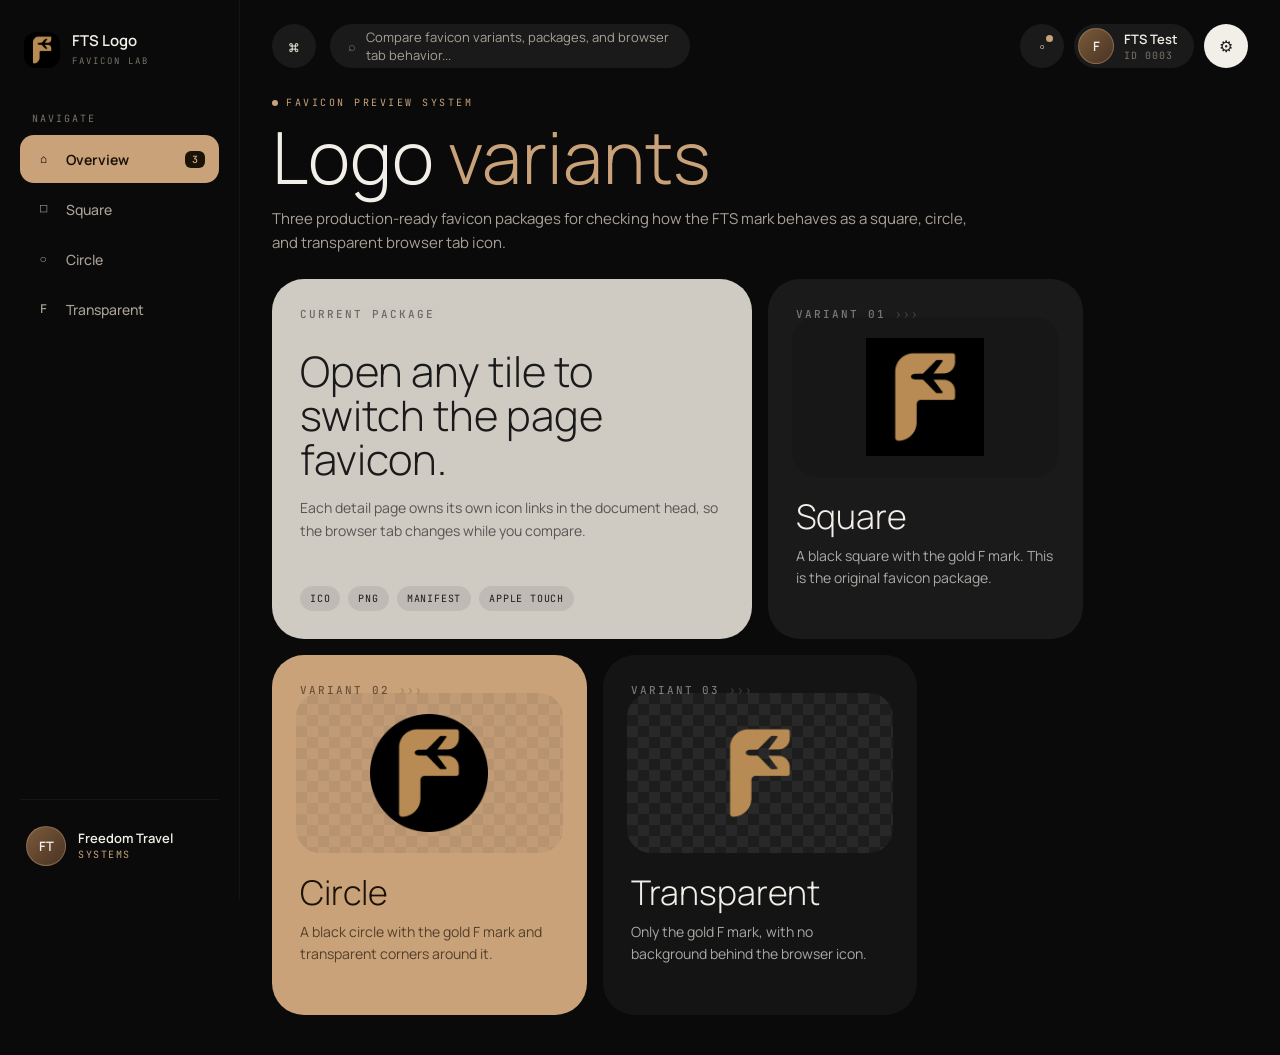
==== commit cadf6b25: "Revert "Simplify favicon test pages" This reverts commit 7cf7ad3c006a2ce18c1698f96a2fe07c956e20da." ====
--- a/index.html
+++ b/index.html
@@ -16,52 +16,107 @@
     <link rel="stylesheet" href="styles.css">
   </head>
   <body>
-    <main class="page">
-      <header class="site-header">
-        <a class="brand" href="index.html" aria-label="FTS favicon tests">
-          <span class="brand-mark"><img src="favicon-package/favicon-192x192.png" alt=""></span>
-          <span>FTS Logo</span>
+    <div class="shell">
+      <aside class="side">
+        <a class="logo" href="index.html" aria-label="FTS favicon tests">
+          <span class="logo-mark"><img src="favicon-package/favicon-192x192.png" alt=""></span>
+          <span class="logo-text">
+            <span class="n">FTS Logo</span>
+            <span class="s">Favicon Lab</span>
+          </span>
         </a>
-        <nav class="simple-nav" aria-label="Pages">
-          <a href="square.html">Square</a>
-          <a href="circle.html">Circle</a>
-          <a href="transparent.html">Transparent</a>
+        <nav class="nav" aria-label="Pages">
+          <div class="nav-label">Navigate</div>
+          <a class="nav-item active" href="index.html"><span class="nav-ico">⌂</span><span>Overview</span><span class="badge">3</span></a>
+          <a class="nav-item" href="square.html"><span class="nav-ico">□</span><span>Square</span></a>
+          <a class="nav-item" href="circle.html"><span class="nav-ico">○</span><span>Circle</span></a>
+          <a class="nav-item" href="transparent.html"><span class="nav-ico">F</span><span>Transparent</span></a>
         </nav>
-      </header>
+        <div class="side-foot">
+          <div class="prof">
+            <div class="avatar">FT</div>
+            <div>
+              <div class="nm">Freedom Travel</div>
+              <div class="rl">Systems</div>
+            </div>
+          </div>
+        </div>
+      </aside>
 
-      <section class="intro tile grey">
-        <div>
-          <p class="eyebrow">Favicon preview</p>
-          <h1>Choose a favicon variant.</h1>
-          <p>Open any card to switch to the page that uses that favicon in the browser tab.</p>
-        </div>
-      </section>
+      <main class="main">
+        <header class="top">
+          <div class="top-left">
+            <div class="icon-btn">⌘</div>
+            <div class="search-pill"><span>⌕</span><span>Compare favicon variants, packages, and browser tab behavior...</span></div>
+          </div>
+          <div class="top-right">
+            <div class="icon-btn"><span class="dot"></span>◦</div>
+            <div class="user-chip">
+              <div class="avatar">F</div>
+              <div>
+                <div class="nm">FTS Test</div>
+                <div class="id">ID 0003</div>
+              </div>
+            </div>
+            <div class="icon-btn white">⚙</div>
+          </div>
+        </header>
 
-      <section class="variant-grid" aria-label="Favicon variants">
-        <a class="tile dark variant-card" href="square.html">
-          <div class="tile-label">Square</div>
-          <div class="icon-stage plain">
-            <img src="favicon-package/favicon-512x512.png" alt="Square FTS icon">
-          </div>
-          <p>Black square with the gold F mark.</p>
-        </a>
+        <section class="headline">
+          <p class="eyebrow">Favicon preview system</p>
+          <h1>Logo <em>variants</em></h1>
+          <p class="lead">Three production-ready favicon packages for checking how the FTS mark behaves as a square, circle, and transparent browser tab icon.</p>
+        </section>
 
-        <a class="tile tan variant-card" href="circle.html">
-          <div class="tile-label">Circle</div>
-          <div class="icon-stage">
-            <img src="favicon-circle-package/favicon-512x512.png" alt="Circle FTS icon">
-          </div>
-          <p>Black circle with transparent corners.</p>
-        </a>
+        <section class="grid" aria-label="Favicon variants">
+          <a class="tile grey hero-tile" href="square.html">
+            <div>
+              <div class="tile-label">Current package</div>
+              <h2>Open any tile to switch the page favicon.</h2>
+              <p>Each detail page owns its own icon links in the document head, so the browser tab changes while you compare.</p>
+            </div>
+            <div class="stat-row">
+              <span class="stat-pill">ICO</span>
+              <span class="stat-pill">PNG</span>
+              <span class="stat-pill">Manifest</span>
+              <span class="stat-pill">Apple touch</span>
+            </div>
+          </a>
 
-        <a class="tile darker variant-card" href="transparent.html">
-          <div class="tile-label">Transparent</div>
-          <div class="icon-stage">
-            <img src="favicon-transparent-package/favicon-512x512.png" alt="Transparent FTS icon">
-          </div>
-          <p>Only the gold F mark, no background.</p>
-        </a>
-      </section>
-    </main>
+          <a class="tile dark variant-card" href="square.html">
+            <div class="tile-label">Variant 01 <span class="chev">›››</span></div>
+            <div class="icon-stage plain">
+              <img src="favicon-package/favicon-512x512.png" alt="Square FTS icon">
+            </div>
+            <div>
+              <h2>Square</h2>
+              <p>A black square with the gold F mark. This is the original favicon package.</p>
+            </div>
+          </a>
+
+          <a class="tile tan variant-card" href="circle.html">
+            <div class="tile-label">Variant 02 <span class="chev">›››</span></div>
+            <div class="icon-stage">
+              <img src="favicon-circle-package/favicon-512x512.png" alt="Circle FTS icon">
+            </div>
+            <div>
+              <h2>Circle</h2>
+              <p>A black circle with the gold F mark and transparent corners around it.</p>
+            </div>
+          </a>
+
+          <a class="tile darker variant-card" href="transparent.html">
+            <div class="tile-label">Variant 03 <span class="chev">›››</span></div>
+            <div class="icon-stage">
+              <img src="favicon-transparent-package/favicon-512x512.png" alt="Transparent FTS icon">
+            </div>
+            <div>
+              <h2>Transparent</h2>
+              <p>Only the gold F mark, with no background behind the browser icon.</p>
+            </div>
+          </a>
+        </section>
+      </main>
+    </div>
   </body>
 </html>
--- a/styles.css
+++ b/styles.css
@@ -1,15 +1,22 @@
 :root {
   --bg: #0a0a0a;
+  --bg-2: #111111;
   --tile-dark: #1a1a1a;
   --tile-darker: #141414;
   --tile-grey: #cfcac2;
+  --tile-grey-2: #b8b2a8;
   --tile-tan: #c9a27a;
+  --tile-tan-2: #b08968;
+  --tile-tan-dark: #6b4e2e;
   --ink: #f2efe9;
-  --muted: #a8a196;
+  --ink-2: #d4cfc4;
+  --muted: #7a736a;
+  --muted-2: #a8a196;
+  --on-tan: #1a1206;
   --on-grey: #1a1a1a;
-  --on-tan: #1a1206;
   --r-xl: 32px;
   --r-lg: 24px;
+  --r-md: 16px;
   --sans: "Manrope", system-ui, -apple-system, BlinkMacSystemFont, "Segoe UI", sans-serif;
   --mono: "JetBrains Mono", ui-monospace, SFMono-Regular, Menlo, monospace;
 }
@@ -29,6 +36,7 @@
   background: var(--bg);
   color: var(--ink);
   font-family: var(--sans);
+  font-weight: 400;
   -webkit-font-smoothing: antialiased;
 }
 
@@ -37,63 +45,341 @@
   text-decoration: none;
 }
 
-.page {
-  width: min(1120px, calc(100% - 40px));
-  margin: 0 auto;
-  padding: 32px 0 56px;
-}
-
-.site-header {
-  display: flex;
-  align-items: center;
-  justify-content: space-between;
-  gap: 24px;
-  margin-bottom: 34px;
-}
-
-.brand {
+.shell {
+  display: grid;
+  grid-template-columns: 240px 1fr;
+  min-height: 100vh;
+}
+
+.side {
+  position: sticky;
+  top: 0;
+  display: flex;
+  flex-direction: column;
+  gap: 28px;
+  height: 100vh;
+  padding: 28px 20px;
+  border-right: 1px solid rgba(255, 255, 255, 0.04);
+  background: var(--bg);
+}
+
+.logo {
   display: flex;
   align-items: center;
   gap: 12px;
-  font-size: 16px;
-  font-weight: 650;
-}
-
-.brand-mark {
+  padding: 4px 4px 8px;
+}
+
+.logo-mark {
   display: grid;
   place-items: center;
-  width: 42px;
-  height: 42px;
+  width: 36px;
+  height: 36px;
+  flex-shrink: 0;
   overflow: hidden;
-  border: 1px solid rgba(201, 162, 122, 0.45);
-  border-radius: 14px;
-  background: var(--tile-dark);
-}
-
-.brand-mark img {
+  border-radius: 12px;
+  background: var(--tile-tan);
+}
+
+.logo-mark img {
   width: 100%;
   height: 100%;
   object-fit: cover;
 }
 
-.simple-nav {
-  display: flex;
-  flex-wrap: wrap;
-  gap: 18px;
-  justify-content: flex-end;
+.logo-text {
+  min-width: 0;
+  line-height: 1.1;
+}
+
+.logo-text .n {
+  color: var(--ink);
+  font-size: 15px;
+  font-weight: 600;
+  letter-spacing: 0;
+  white-space: nowrap;
+}
+
+.logo-text .s {
+  margin-top: 3px;
   color: var(--muted);
+  font-family: var(--mono);
+  font-size: 9px;
+  letter-spacing: 0.22em;
+  text-transform: uppercase;
+  white-space: nowrap;
+}
+
+.nav {
+  display: flex;
+  flex-direction: column;
+  gap: 2px;
+}
+
+.nav-label {
+  padding: 8px 12px;
+  color: var(--muted);
+  font-family: var(--mono);
+  font-size: 10px;
+  letter-spacing: 0.2em;
+  text-transform: uppercase;
+}
+
+.nav-item {
+  display: flex;
+  align-items: center;
+  gap: 14px;
+  min-height: 48px;
+  padding: 12px 14px;
+  border-radius: 14px;
+  color: var(--muted-2);
   font-size: 14px;
-  font-weight: 550;
-}
-
-.simple-nav a:hover {
+  font-weight: 500;
+  transition: background 0.15s, color 0.15s;
+}
+
+.nav-item:hover {
+  background: var(--tile-dark);
   color: var(--ink);
 }
 
+.nav-item.active {
+  background: var(--tile-tan);
+  color: var(--on-tan);
+  font-weight: 650;
+}
+
+.nav-ico {
+  display: grid;
+  place-items: center;
+  width: 18px;
+  height: 18px;
+  flex-shrink: 0;
+  font-family: var(--mono);
+  font-size: 12px;
+}
+
+.badge {
+  margin-left: auto;
+  padding: 2px 7px;
+  border-radius: 6px;
+  background: var(--on-tan);
+  color: var(--tile-tan);
+  font-family: var(--mono);
+  font-size: 10px;
+}
+
+.side-foot {
+  margin-top: auto;
+  padding-top: 20px;
+  border-top: 1px solid rgba(255, 255, 255, 0.05);
+}
+
+.prof {
+  display: flex;
+  align-items: center;
+  gap: 12px;
+  padding: 6px;
+}
+
+.avatar {
+  display: grid;
+  place-items: center;
+  width: 40px;
+  height: 40px;
+  flex-shrink: 0;
+  border: 1.5px solid rgba(201, 162, 122, 0.4);
+  border-radius: 50%;
+  background: linear-gradient(135deg, #7a5a3a, #4a3424);
+  color: var(--ink);
+  font-size: 13px;
+  font-weight: 600;
+}
+
+.prof .nm {
+  color: var(--ink);
+  font-size: 13px;
+  font-weight: 600;
+  line-height: 1.2;
+  white-space: nowrap;
+}
+
+.prof .rl {
+  margin-top: 2px;
+  color: var(--tile-tan);
+  font-family: var(--mono);
+  font-size: 10px;
+  letter-spacing: 0.15em;
+  text-transform: uppercase;
+  white-space: nowrap;
+}
+
+.main {
+  display: flex;
+  flex-direction: column;
+  gap: 20px;
+  min-width: 0;
+  padding: 24px 32px 40px;
+  overflow: hidden;
+}
+
+.top {
+  display: flex;
+  align-items: center;
+  gap: 12px;
+}
+
+.top-left {
+  display: flex;
+  align-items: center;
+  gap: 14px;
+  flex: 1;
+  min-width: 0;
+}
+
+.icon-btn {
+  position: relative;
+  display: grid;
+  place-items: center;
+  width: 44px;
+  height: 44px;
+  flex-shrink: 0;
+  border-radius: 50%;
+  background: var(--tile-dark);
+  color: var(--ink-2);
+  font-family: var(--mono);
+  font-size: 16px;
+}
+
+.icon-btn.white {
+  background: var(--ink);
+  color: var(--on-grey);
+}
+
+.icon-btn .dot {
+  position: absolute;
+  top: 11px;
+  right: 11px;
+  width: 7px;
+  height: 7px;
+  border-radius: 50%;
+  background: var(--tile-tan);
+}
+
+.search-pill {
+  display: flex;
+  align-items: center;
+  gap: 10px;
+  width: min(360px, 100%);
+  height: 44px;
+  padding: 0 20px 0 18px;
+  border-radius: 999px;
+  background: var(--tile-dark);
+  color: var(--muted-2);
+  font-size: 13px;
+}
+
+.search-pill span:first-child {
+  color: var(--muted);
+  font-family: var(--mono);
+}
+
+.top-right {
+  display: flex;
+  align-items: center;
+  gap: 10px;
+  flex-shrink: 0;
+}
+
+.user-chip {
+  display: flex;
+  align-items: center;
+  gap: 10px;
+  padding: 4px 16px 4px 4px;
+  border-radius: 999px;
+  background: var(--tile-dark);
+}
+
+.user-chip .avatar {
+  width: 36px;
+  height: 36px;
+}
+
+.user-chip .nm {
+  font-size: 13px;
+  font-weight: 600;
+  white-space: nowrap;
+}
+
+.user-chip .id {
+  margin-top: 1px;
+  color: var(--muted);
+  font-family: var(--mono);
+  font-size: 10px;
+  letter-spacing: 0.1em;
+  white-space: nowrap;
+}
+
+.headline {
+  padding: 8px 0 4px;
+}
+
+.eyebrow {
+  display: flex;
+  align-items: center;
+  gap: 8px;
+  margin: 0;
+  color: var(--tile-tan);
+  font-family: var(--mono);
+  font-size: 10px;
+  letter-spacing: 0.25em;
+  text-transform: uppercase;
+}
+
+.eyebrow::before {
+  content: "";
+  width: 6px;
+  height: 6px;
+  border-radius: 50%;
+  background: var(--tile-tan);
+}
+
+h1 {
+  margin: 12px 0 0;
+  color: var(--ink);
+  font-size: 72px;
+  font-weight: 300;
+  letter-spacing: 0;
+  line-height: 1;
+}
+
+h1 em {
+  color: var(--tile-tan);
+  font-style: normal;
+  font-weight: 300;
+}
+
+.lead {
+  max-width: 720px;
+  margin: 14px 0 0;
+  color: var(--muted-2);
+  font-size: 15px;
+  line-height: 1.6;
+}
+
+.grid {
+  display: grid;
+  grid-template-columns: repeat(12, 1fr);
+  gap: 16px;
+}
+
 .tile {
+  position: relative;
+  display: flex;
+  flex-direction: column;
+  overflow: hidden;
   border-radius: var(--r-xl);
   padding: 28px;
-  overflow: hidden;
 }
 
 .tile.dark {
@@ -111,78 +397,92 @@
   color: var(--on-grey);
 }
 
+.tile.grey-2 {
+  background: var(--tile-grey-2);
+  color: var(--on-grey);
+}
+
 .tile.tan {
   background: var(--tile-tan);
   color: var(--on-tan);
 }
 
-.intro {
-  min-height: 230px;
-  display: grid;
-  align-items: center;
-  margin-bottom: 16px;
-}
-
-.eyebrow,
 .tile-label {
-  margin: 0;
   color: currentColor;
   font-family: var(--mono);
   font-size: 11px;
   font-weight: 500;
   letter-spacing: 0.18em;
-  opacity: 0.58;
+  opacity: 0.55;
   text-transform: uppercase;
-}
-
-.eyebrow {
-  color: #6b4e2e;
-  opacity: 1;
-}
-
-h1 {
-  max-width: 760px;
-  margin: 12px 0 0;
-  font-size: 58px;
+  white-space: nowrap;
+}
+
+.tile.dark .tile-label,
+.tile.darker .tile-label {
+  opacity: 0.45;
+}
+
+.hero-tile {
+  grid-column: span 6;
+  min-height: 278px;
+  justify-content: space-between;
+}
+
+.hero-tile h2 {
+  max-width: 480px;
+  margin: 28px 0 0;
+  font-size: 42px;
+  font-weight: 300;
+  letter-spacing: 0;
+  line-height: 1.05;
+}
+
+.hero-tile p {
+  max-width: 520px;
+  margin: 16px 0 0;
+  color: rgba(0, 0, 0, 0.58);
+  font-size: 14px;
+  line-height: 1.6;
+}
+
+.variant-card {
+  grid-column: span 4;
+  min-height: 360px;
+  color: inherit;
+  transition: transform 0.15s ease, filter 0.15s ease;
+}
+
+.variant-card:hover {
+  transform: translateY(-4px);
+  filter: brightness(1.04);
+}
+
+.variant-card h2,
+.detail-copy h2 {
+  margin: 22px 0 0;
+  font-size: 34px;
   font-weight: 300;
   letter-spacing: 0;
   line-height: 1;
 }
 
-.intro p:not(.eyebrow),
-.detail-copy p,
-.variant-card p {
-  max-width: 620px;
-  margin: 16px 0 0;
+.variant-card p,
+.detail-copy p {
+  margin: 12px 0 0;
   color: currentColor;
-  font-size: 16px;
+  font-size: 14px;
   line-height: 1.58;
-  opacity: 0.66;
-}
-
-.variant-grid {
-  display: grid;
-  grid-template-columns: repeat(3, minmax(0, 1fr));
-  gap: 16px;
-}
-
-.variant-card {
-  min-height: 350px;
-  display: grid;
-  align-content: space-between;
-  gap: 18px;
-  transition: transform 0.15s ease, filter 0.15s ease;
-}
-
-.variant-card:hover {
-  transform: translateY(-4px);
-  filter: brightness(1.04);
+  opacity: 0.68;
 }
 
 .icon-stage {
+  position: relative;
   display: grid;
   place-items: center;
-  min-height: 170px;
+  min-height: 160px;
+  margin: -4px -4px 0;
+  overflow: hidden;
   border-radius: var(--r-lg);
   background:
     linear-gradient(45deg, rgba(255, 255, 255, 0.05) 25%, transparent 25%),
@@ -195,6 +495,7 @@
 }
 
 .tile.grey .icon-stage,
+.tile.grey-2 .icon-stage,
 .tile.tan .icon-stage {
   background:
     linear-gradient(45deg, rgba(0, 0, 0, 0.05) 25%, transparent 25%),
@@ -207,86 +508,221 @@
 }
 
 .icon-stage.plain {
-  background: rgba(0, 0, 0, 0.12);
+  background: rgba(0, 0, 0, 0.08);
 }
 
 .icon-stage img {
+  position: relative;
+  z-index: 1;
   width: 118px;
   height: 118px;
   object-fit: contain;
 }
 
-.detail-layout {
+.chev {
+  color: currentColor;
+  font-weight: 600;
+  letter-spacing: 1px;
+  opacity: 0.38;
+}
+
+.stat-row {
+  display: flex;
+  flex-wrap: wrap;
+  gap: 8px;
+  margin-top: 20px;
+}
+
+.stat-pill {
+  padding: 6px 10px;
+  border-radius: 999px;
+  background: rgba(0, 0, 0, 0.08);
+  color: currentColor;
+  font-family: var(--mono);
+  font-size: 10px;
+  letter-spacing: 0.08em;
+  text-transform: uppercase;
+}
+
+.tile.dark .stat-pill,
+.tile.darker .stat-pill {
+  background: rgba(201, 162, 122, 0.12);
+  color: var(--tile-tan);
+}
+
+.detail-visual {
+  grid-column: span 5;
+  min-height: 560px;
+  justify-content: center;
+}
+
+.detail-visual .icon-stage {
+  min-height: 420px;
+}
+
+.detail-visual .icon-stage img {
+  width: min(280px, 56vw);
+  height: min(280px, 56vw);
+}
+
+.detail-copy {
+  grid-column: span 7;
+  min-height: 560px;
+  justify-content: center;
+}
+
+.detail-copy h2 {
+  max-width: 620px;
+  font-size: 58px;
+}
+
+.detail-copy p {
+  max-width: 620px;
+  font-size: 15px;
+}
+
+.path-list {
   display: grid;
-  grid-template-columns: 0.9fr 1.1fr;
-  gap: 16px;
-}
-
-.detail-preview,
-.detail-copy {
-  min-height: 520px;
-  display: grid;
-  align-content: center;
-  gap: 24px;
-}
-
-.detail-preview .icon-stage {
-  min-height: 360px;
-}
-
-.detail-preview .icon-stage img {
-  width: min(260px, 54vw);
-  height: min(260px, 54vw);
-}
-
-@media (max-width: 820px) {
-  .page {
-    width: min(100% - 28px, 1120px);
-    padding-top: 22px;
-  }
-
-  .site-header {
-    align-items: flex-start;
+  gap: 10px;
+  margin-top: 30px;
+}
+
+.path-list span {
+  color: currentColor;
+  font-size: 13px;
+  opacity: 0.7;
+}
+
+.path-list code {
+  display: inline-block;
+  padding: 5px 8px;
+  border-radius: 8px;
+  background: rgba(0, 0, 0, 0.08);
+  color: currentColor;
+  font-family: var(--mono);
+  font-size: 12px;
+}
+
+.tile.dark .path-list code,
+.tile.darker .path-list code {
+  background: rgba(201, 162, 122, 0.12);
+  color: var(--tile-tan);
+}
+
+@media (max-width: 980px) {
+  .shell {
+    grid-template-columns: 1fr;
+  }
+
+  .side {
+    position: static;
+    height: auto;
+    padding: 18px;
+  }
+
+  .nav {
+    display: grid;
+    grid-template-columns: repeat(4, minmax(0, 1fr));
+  }
+
+  .nav-label,
+  .side-foot {
+    display: none;
+  }
+
+  .main {
+    padding: 18px;
+  }
+
+  .top {
     flex-direction: column;
-  }
-
-  .simple-nav {
-    justify-content: flex-start;
+    align-items: stretch;
+  }
+
+  .top-right,
+  .top-left {
+    width: 100%;
+  }
+
+  .search-pill {
+    width: 100%;
+    max-width: none;
   }
 
   h1 {
-    font-size: 42px;
-  }
-
-  .variant-grid,
-  .detail-layout {
-    grid-template-columns: 1fr;
-  }
-
-  .intro,
+    font-size: 52px;
+  }
+
+  .hero-tile,
   .variant-card,
-  .detail-preview,
+  .detail-visual,
   .detail-copy {
+    grid-column: span 12;
+  }
+
+  .detail-copy,
+  .detail-visual {
     min-height: auto;
   }
-
-  .detail-preview .icon-stage {
-    min-height: 260px;
-  }
-}
-
-@media (max-width: 520px) {
+}
+
+@media (max-width: 620px) {
+  .side {
+    gap: 16px;
+  }
+
+  .nav {
+    grid-template-columns: 1fr 1fr;
+  }
+
+  .nav-item {
+    min-height: 44px;
+    padding: 10px 12px;
+  }
+
+  .user-chip {
+    display: none;
+  }
+
+  h1 {
+    font-size: 40px;
+    letter-spacing: 0;
+  }
+
+  .hero-tile h2,
+  .detail-copy h2 {
+    font-size: 40px;
+  }
+
   .tile {
+    border-radius: 24px;
     padding: 22px;
-    border-radius: 24px;
+  }
+
+  .hero-tile,
+  .variant-card {
+    min-height: auto;
+  }
+
+  .hero-tile h2,
+  .detail-copy h2 {
+    font-size: 34px;
+  }
+
+  .variant-card h2 {
+    font-size: 32px;
   }
 
   .icon-stage {
-    min-height: 145px;
+    min-height: 150px;
   }
 
   .icon-stage img {
     width: 96px;
     height: 96px;
   }
-}
+
+  .detail-visual .icon-stage {
+    min-height: 260px;
+  }
+}
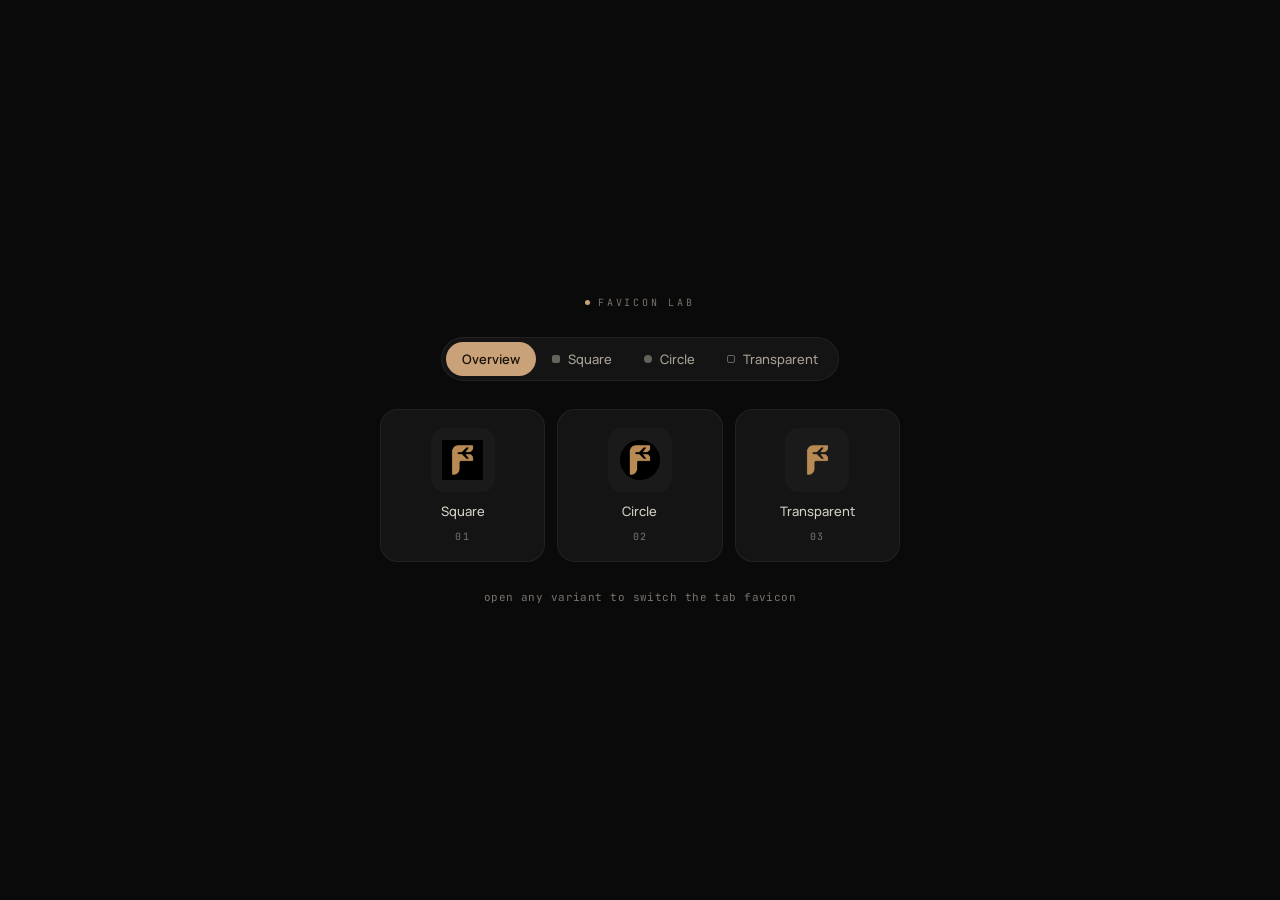
==== commit 4b0b1c4e: "Minimalist favicon switcher redesign Strip out fake company chrome (sidebar, user chip, search pill," ====
--- a/index.html
+++ b/index.html
@@ -3,120 +3,49 @@
   <head>
     <meta charset="utf-8">
     <meta name="viewport" content="width=device-width, initial-scale=1">
-    <title>FTS favicon tests</title>
+    <title>FTS favicon lab</title>
     <link rel="preconnect" href="https://fonts.googleapis.com">
     <link rel="preconnect" href="https://fonts.gstatic.com" crossorigin>
-    <link href="https://fonts.googleapis.com/css2?family=Manrope:wght@200;300;400;500;600;700&family=JetBrains+Mono:wght@400;500&display=swap" rel="stylesheet">
+    <link href="https://fonts.googleapis.com/css2?family=Manrope:wght@400;500;600&family=JetBrains+Mono:wght@400;500&display=swap" rel="stylesheet">
     <link rel="icon" href="favicon-package/favicon.ico" sizes="any">
     <link rel="icon" type="image/png" sizes="16x16" href="favicon-package/favicon-16x16.png">
     <link rel="icon" type="image/png" sizes="32x32" href="favicon-package/favicon-32x32.png">
     <link rel="apple-touch-icon" sizes="180x180" href="favicon-package/apple-touch-icon.png">
-    <link rel="manifest" href="favicon-package/site.webmanifest">
     <meta name="theme-color" content="#0a0a0a">
     <link rel="stylesheet" href="styles.css">
   </head>
   <body>
-    <div class="shell">
-      <aside class="side">
-        <a class="logo" href="index.html" aria-label="FTS favicon tests">
-          <span class="logo-mark"><img src="favicon-package/favicon-192x192.png" alt=""></span>
-          <span class="logo-text">
-            <span class="n">FTS Logo</span>
-            <span class="s">Favicon Lab</span>
-          </span>
+    <main class="page">
+      <div class="brand">Favicon lab</div>
+
+      <nav class="switch" aria-label="Variants">
+        <a class="active" href="index.html">Overview</a>
+        <a href="square.html"><span class="dot"></span>Square</a>
+        <a href="circle.html"><span class="dot circle"></span>Circle</a>
+        <a href="transparent.html"><span class="dot ring"></span>Transparent</a>
+      </nav>
+
+      <section class="overview">
+        <a href="square.html">
+          <span class="thumb"><img src="favicon-package/favicon-512x512.png" alt=""></span>
+          <span class="label">Square</span>
+          <span class="meta">01</span>
         </a>
-        <nav class="nav" aria-label="Pages">
-          <div class="nav-label">Navigate</div>
-          <a class="nav-item active" href="index.html"><span class="nav-ico">⌂</span><span>Overview</span><span class="badge">3</span></a>
-          <a class="nav-item" href="square.html"><span class="nav-ico">□</span><span>Square</span></a>
-          <a class="nav-item" href="circle.html"><span class="nav-ico">○</span><span>Circle</span></a>
-          <a class="nav-item" href="transparent.html"><span class="nav-ico">F</span><span>Transparent</span></a>
-        </nav>
-        <div class="side-foot">
-          <div class="prof">
-            <div class="avatar">FT</div>
-            <div>
-              <div class="nm">Freedom Travel</div>
-              <div class="rl">Systems</div>
-            </div>
-          </div>
-        </div>
-      </aside>
+        <a href="circle.html">
+          <span class="thumb"><img src="favicon-circle-package/favicon-512x512.png" alt=""></span>
+          <span class="label">Circle</span>
+          <span class="meta">02</span>
+        </a>
+        <a href="transparent.html">
+          <span class="thumb"><img src="favicon-transparent-package/favicon-512x512.png" alt=""></span>
+          <span class="label">Transparent</span>
+          <span class="meta">03</span>
+        </a>
+      </section>
 
-      <main class="main">
-        <header class="top">
-          <div class="top-left">
-            <div class="icon-btn">⌘</div>
-            <div class="search-pill"><span>⌕</span><span>Compare favicon variants, packages, and browser tab behavior...</span></div>
-          </div>
-          <div class="top-right">
-            <div class="icon-btn"><span class="dot"></span>◦</div>
-            <div class="user-chip">
-              <div class="avatar">F</div>
-              <div>
-                <div class="nm">FTS Test</div>
-                <div class="id">ID 0003</div>
-              </div>
-            </div>
-            <div class="icon-btn white">⚙</div>
-          </div>
-        </header>
-
-        <section class="headline">
-          <p class="eyebrow">Favicon preview system</p>
-          <h1>Logo <em>variants</em></h1>
-          <p class="lead">Three production-ready favicon packages for checking how the FTS mark behaves as a square, circle, and transparent browser tab icon.</p>
-        </section>
-
-        <section class="grid" aria-label="Favicon variants">
-          <a class="tile grey hero-tile" href="square.html">
-            <div>
-              <div class="tile-label">Current package</div>
-              <h2>Open any tile to switch the page favicon.</h2>
-              <p>Each detail page owns its own icon links in the document head, so the browser tab changes while you compare.</p>
-            </div>
-            <div class="stat-row">
-              <span class="stat-pill">ICO</span>
-              <span class="stat-pill">PNG</span>
-              <span class="stat-pill">Manifest</span>
-              <span class="stat-pill">Apple touch</span>
-            </div>
-          </a>
-
-          <a class="tile dark variant-card" href="square.html">
-            <div class="tile-label">Variant 01 <span class="chev">›››</span></div>
-            <div class="icon-stage plain">
-              <img src="favicon-package/favicon-512x512.png" alt="Square FTS icon">
-            </div>
-            <div>
-              <h2>Square</h2>
-              <p>A black square with the gold F mark. This is the original favicon package.</p>
-            </div>
-          </a>
-
-          <a class="tile tan variant-card" href="circle.html">
-            <div class="tile-label">Variant 02 <span class="chev">›››</span></div>
-            <div class="icon-stage">
-              <img src="favicon-circle-package/favicon-512x512.png" alt="Circle FTS icon">
-            </div>
-            <div>
-              <h2>Circle</h2>
-              <p>A black circle with the gold F mark and transparent corners around it.</p>
-            </div>
-          </a>
-
-          <a class="tile darker variant-card" href="transparent.html">
-            <div class="tile-label">Variant 03 <span class="chev">›››</span></div>
-            <div class="icon-stage">
-              <img src="favicon-transparent-package/favicon-512x512.png" alt="Transparent FTS icon">
-            </div>
-            <div>
-              <h2>Transparent</h2>
-              <p>Only the gold F mark, with no background behind the browser icon.</p>
-            </div>
-          </a>
-        </section>
-      </main>
-    </div>
+      <div class="caption">
+        <code>open any variant to switch the tab favicon</code>
+      </div>
+    </main>
   </body>
 </html>
--- a/styles.css
+++ b/styles.css
@@ -1,35 +1,21 @@
 :root {
   --bg: #0a0a0a;
-  --bg-2: #111111;
-  --tile-dark: #1a1a1a;
-  --tile-darker: #141414;
-  --tile-grey: #cfcac2;
-  --tile-grey-2: #b8b2a8;
-  --tile-tan: #c9a27a;
-  --tile-tan-2: #b08968;
-  --tile-tan-dark: #6b4e2e;
+  --surface: #141414;
+  --surface-2: #1a1a1a;
+  --line: rgba(255, 255, 255, 0.06);
+  --tan: #c9a27a;
+  --tan-ink: #1a1206;
   --ink: #f2efe9;
   --ink-2: #d4cfc4;
   --muted: #7a736a;
   --muted-2: #a8a196;
-  --on-tan: #1a1206;
-  --on-grey: #1a1a1a;
-  --r-xl: 32px;
-  --r-lg: 24px;
-  --r-md: 16px;
   --sans: "Manrope", system-ui, -apple-system, BlinkMacSystemFont, "Segoe UI", sans-serif;
   --mono: "JetBrains Mono", ui-monospace, SFMono-Regular, Menlo, monospace;
 }
 
-* {
-  box-sizing: border-box;
-}
-
-html,
-body {
-  margin: 0;
-  min-height: 100%;
-}
+* { box-sizing: border-box; }
+
+html, body { margin: 0; min-height: 100%; }
 
 body {
   min-height: 100vh;
@@ -38,691 +24,184 @@
   font-family: var(--sans);
   font-weight: 400;
   -webkit-font-smoothing: antialiased;
-}
-
-a {
-  color: inherit;
-  text-decoration: none;
-}
-
-.shell {
-  display: grid;
-  grid-template-columns: 240px 1fr;
-  min-height: 100vh;
-}
-
-.side {
-  position: sticky;
-  top: 0;
+  display: grid;
+  place-items: center;
+  padding: 32px 20px;
+}
+
+a { color: inherit; text-decoration: none; }
+
+.page {
+  width: 100%;
+  max-width: 520px;
   display: flex;
   flex-direction: column;
+  align-items: center;
   gap: 28px;
-  height: 100vh;
-  padding: 28px 20px;
-  border-right: 1px solid rgba(255, 255, 255, 0.04);
-  background: var(--bg);
-}
-
-.logo {
-  display: flex;
-  align-items: center;
-  gap: 12px;
-  padding: 4px 4px 8px;
-}
-
-.logo-mark {
-  display: grid;
-  place-items: center;
-  width: 36px;
-  height: 36px;
-  flex-shrink: 0;
-  overflow: hidden;
-  border-radius: 12px;
-  background: var(--tile-tan);
-}
-
-.logo-mark img {
-  width: 100%;
-  height: 100%;
-  object-fit: cover;
-}
-
-.logo-text {
-  min-width: 0;
-  line-height: 1.1;
-}
-
-.logo-text .n {
-  color: var(--ink);
-  font-size: 15px;
-  font-weight: 600;
-  letter-spacing: 0;
-  white-space: nowrap;
-}
-
-.logo-text .s {
-  margin-top: 3px;
-  color: var(--muted);
-  font-family: var(--mono);
-  font-size: 9px;
-  letter-spacing: 0.22em;
-  text-transform: uppercase;
-  white-space: nowrap;
-}
-
-.nav {
-  display: flex;
-  flex-direction: column;
-  gap: 2px;
-}
-
-.nav-label {
-  padding: 8px 12px;
+}
+
+.brand {
+  display: flex;
+  align-items: center;
+  gap: 8px;
   color: var(--muted);
   font-family: var(--mono);
   font-size: 10px;
-  letter-spacing: 0.2em;
+  letter-spacing: 0.28em;
   text-transform: uppercase;
 }
 
-.nav-item {
-  display: flex;
-  align-items: center;
-  gap: 14px;
-  min-height: 48px;
-  padding: 12px 14px;
-  border-radius: 14px;
-  color: var(--muted-2);
-  font-size: 14px;
-  font-weight: 500;
-  transition: background 0.15s, color 0.15s;
-}
-
-.nav-item:hover {
-  background: var(--tile-dark);
-  color: var(--ink);
-}
-
-.nav-item.active {
-  background: var(--tile-tan);
-  color: var(--on-tan);
-  font-weight: 650;
-}
-
-.nav-ico {
-  display: grid;
-  place-items: center;
-  width: 18px;
-  height: 18px;
-  flex-shrink: 0;
-  font-family: var(--mono);
-  font-size: 12px;
-}
-
-.badge {
-  margin-left: auto;
-  padding: 2px 7px;
-  border-radius: 6px;
-  background: var(--on-tan);
-  color: var(--tile-tan);
-  font-family: var(--mono);
-  font-size: 10px;
-}
-
-.side-foot {
-  margin-top: auto;
-  padding-top: 20px;
-  border-top: 1px solid rgba(255, 255, 255, 0.05);
-}
-
-.prof {
-  display: flex;
-  align-items: center;
-  gap: 12px;
-  padding: 6px;
-}
-
-.avatar {
-  display: grid;
-  place-items: center;
-  width: 40px;
-  height: 40px;
-  flex-shrink: 0;
-  border: 1.5px solid rgba(201, 162, 122, 0.4);
+.brand::before {
+  content: "";
+  width: 5px;
+  height: 5px;
   border-radius: 50%;
-  background: linear-gradient(135deg, #7a5a3a, #4a3424);
-  color: var(--ink);
-  font-size: 13px;
-  font-weight: 600;
-}
-
-.prof .nm {
-  color: var(--ink);
-  font-size: 13px;
-  font-weight: 600;
-  line-height: 1.2;
-  white-space: nowrap;
-}
-
-.prof .rl {
-  margin-top: 2px;
-  color: var(--tile-tan);
-  font-family: var(--mono);
-  font-size: 10px;
-  letter-spacing: 0.15em;
-  text-transform: uppercase;
-  white-space: nowrap;
-}
-
-.main {
-  display: flex;
-  flex-direction: column;
-  gap: 20px;
-  min-width: 0;
-  padding: 24px 32px 40px;
-  overflow: hidden;
-}
-
-.top {
-  display: flex;
-  align-items: center;
-  gap: 12px;
-}
-
-.top-left {
-  display: flex;
-  align-items: center;
-  gap: 14px;
-  flex: 1;
-  min-width: 0;
-}
-
-.icon-btn {
-  position: relative;
-  display: grid;
-  place-items: center;
-  width: 44px;
-  height: 44px;
-  flex-shrink: 0;
-  border-radius: 50%;
-  background: var(--tile-dark);
-  color: var(--ink-2);
-  font-family: var(--mono);
-  font-size: 16px;
-}
-
-.icon-btn.white {
-  background: var(--ink);
-  color: var(--on-grey);
-}
-
-.icon-btn .dot {
-  position: absolute;
-  top: 11px;
-  right: 11px;
-  width: 7px;
-  height: 7px;
-  border-radius: 50%;
-  background: var(--tile-tan);
-}
-
-.search-pill {
-  display: flex;
-  align-items: center;
-  gap: 10px;
-  width: min(360px, 100%);
-  height: 44px;
-  padding: 0 20px 0 18px;
+  background: var(--tan);
+}
+
+.switch {
+  display: inline-flex;
+  padding: 4px;
+  border: 1px solid var(--line);
   border-radius: 999px;
-  background: var(--tile-dark);
+  background: var(--surface);
+}
+
+.switch a {
+  display: inline-flex;
+  align-items: center;
+  gap: 8px;
+  padding: 8px 16px;
+  border-radius: 999px;
   color: var(--muted-2);
   font-size: 13px;
-}
-
-.search-pill span:first-child {
+  font-weight: 500;
+  transition: color 0.15s, background 0.15s;
+}
+
+.switch a:hover { color: var(--ink); }
+
+.switch a.active {
+  background: var(--tan);
+  color: var(--tan-ink);
+  font-weight: 600;
+}
+
+.switch .dot {
+  width: 8px;
+  height: 8px;
+  border-radius: 2px;
+  background: currentColor;
+  opacity: 0.55;
+}
+
+.switch .dot.circle { border-radius: 50%; }
+
+.switch .dot.ring {
+  background: transparent;
+  border: 1.5px solid currentColor;
+}
+
+.switch a.active .dot { opacity: 1; }
+
+.stage {
+  display: grid;
+  place-items: center;
+  width: 100%;
+  aspect-ratio: 1 / 1;
+  max-width: 320px;
+  border: 1px solid var(--line);
+  border-radius: 24px;
+  background: var(--surface);
+}
+
+.stage img {
+  width: 56%;
+  height: 56%;
+  object-fit: contain;
+}
+
+.caption {
+  display: flex;
+  flex-direction: column;
+  align-items: center;
+  gap: 6px;
+  text-align: center;
+}
+
+.caption h1 {
+  margin: 0;
+  font-size: 22px;
+  font-weight: 500;
+  letter-spacing: -0.01em;
+}
+
+.caption h1 em {
+  color: var(--tan);
+  font-style: normal;
+  font-weight: 500;
+}
+
+.caption code {
   color: var(--muted);
   font-family: var(--mono);
-}
-
-.top-right {
-  display: flex;
+  font-size: 11px;
+  letter-spacing: 0.04em;
+}
+
+.overview {
+  display: grid;
+  grid-template-columns: repeat(3, 1fr);
+  gap: 12px;
+  width: 100%;
+}
+
+.overview a {
+  display: flex;
+  flex-direction: column;
   align-items: center;
   gap: 10px;
-  flex-shrink: 0;
-}
-
-.user-chip {
-  display: flex;
-  align-items: center;
-  gap: 10px;
-  padding: 4px 16px 4px 4px;
-  border-radius: 999px;
-  background: var(--tile-dark);
-}
-
-.user-chip .avatar {
-  width: 36px;
-  height: 36px;
-}
-
-.user-chip .nm {
+  padding: 18px 12px;
+  border: 1px solid var(--line);
+  border-radius: 18px;
+  background: var(--surface);
+  transition: border-color 0.15s, transform 0.15s;
+}
+
+.overview a:hover {
+  border-color: var(--tan);
+  transform: translateY(-2px);
+}
+
+.overview .thumb {
+  display: grid;
+  place-items: center;
+  width: 64px;
+  height: 64px;
+  border-radius: 14px;
+  background: var(--surface-2);
+}
+
+.overview .thumb img { width: 64%; height: 64%; object-fit: contain; }
+
+.overview .label {
+  color: var(--ink-2);
   font-size: 13px;
-  font-weight: 600;
-  white-space: nowrap;
-}
-
-.user-chip .id {
-  margin-top: 1px;
+  font-weight: 500;
+}
+
+.overview .meta {
   color: var(--muted);
   font-family: var(--mono);
   font-size: 10px;
-  letter-spacing: 0.1em;
-  white-space: nowrap;
-}
-
-.headline {
-  padding: 8px 0 4px;
-}
-
-.eyebrow {
-  display: flex;
-  align-items: center;
-  gap: 8px;
-  margin: 0;
-  color: var(--tile-tan);
-  font-family: var(--mono);
-  font-size: 10px;
-  letter-spacing: 0.25em;
+  letter-spacing: 0.12em;
   text-transform: uppercase;
 }
 
-.eyebrow::before {
-  content: "";
-  width: 6px;
-  height: 6px;
-  border-radius: 50%;
-  background: var(--tile-tan);
-}
-
-h1 {
-  margin: 12px 0 0;
-  color: var(--ink);
-  font-size: 72px;
-  font-weight: 300;
-  letter-spacing: 0;
-  line-height: 1;
-}
-
-h1 em {
-  color: var(--tile-tan);
-  font-style: normal;
-  font-weight: 300;
-}
-
-.lead {
-  max-width: 720px;
-  margin: 14px 0 0;
-  color: var(--muted-2);
-  font-size: 15px;
-  line-height: 1.6;
-}
-
-.grid {
-  display: grid;
-  grid-template-columns: repeat(12, 1fr);
-  gap: 16px;
-}
-
-.tile {
-  position: relative;
-  display: flex;
-  flex-direction: column;
-  overflow: hidden;
-  border-radius: var(--r-xl);
-  padding: 28px;
-}
-
-.tile.dark {
-  background: var(--tile-dark);
-  color: var(--ink);
-}
-
-.tile.darker {
-  background: var(--tile-darker);
-  color: var(--ink);
-}
-
-.tile.grey {
-  background: var(--tile-grey);
-  color: var(--on-grey);
-}
-
-.tile.grey-2 {
-  background: var(--tile-grey-2);
-  color: var(--on-grey);
-}
-
-.tile.tan {
-  background: var(--tile-tan);
-  color: var(--on-tan);
-}
-
-.tile-label {
-  color: currentColor;
-  font-family: var(--mono);
-  font-size: 11px;
-  font-weight: 500;
-  letter-spacing: 0.18em;
-  opacity: 0.55;
-  text-transform: uppercase;
-  white-space: nowrap;
-}
-
-.tile.dark .tile-label,
-.tile.darker .tile-label {
-  opacity: 0.45;
-}
-
-.hero-tile {
-  grid-column: span 6;
-  min-height: 278px;
-  justify-content: space-between;
-}
-
-.hero-tile h2 {
-  max-width: 480px;
-  margin: 28px 0 0;
-  font-size: 42px;
-  font-weight: 300;
-  letter-spacing: 0;
-  line-height: 1.05;
-}
-
-.hero-tile p {
-  max-width: 520px;
-  margin: 16px 0 0;
-  color: rgba(0, 0, 0, 0.58);
-  font-size: 14px;
-  line-height: 1.6;
-}
-
-.variant-card {
-  grid-column: span 4;
-  min-height: 360px;
-  color: inherit;
-  transition: transform 0.15s ease, filter 0.15s ease;
-}
-
-.variant-card:hover {
-  transform: translateY(-4px);
-  filter: brightness(1.04);
-}
-
-.variant-card h2,
-.detail-copy h2 {
-  margin: 22px 0 0;
-  font-size: 34px;
-  font-weight: 300;
-  letter-spacing: 0;
-  line-height: 1;
-}
-
-.variant-card p,
-.detail-copy p {
-  margin: 12px 0 0;
-  color: currentColor;
-  font-size: 14px;
-  line-height: 1.58;
-  opacity: 0.68;
-}
-
-.icon-stage {
-  position: relative;
-  display: grid;
-  place-items: center;
-  min-height: 160px;
-  margin: -4px -4px 0;
-  overflow: hidden;
-  border-radius: var(--r-lg);
-  background:
-    linear-gradient(45deg, rgba(255, 255, 255, 0.05) 25%, transparent 25%),
-    linear-gradient(-45deg, rgba(255, 255, 255, 0.05) 25%, transparent 25%),
-    linear-gradient(45deg, transparent 75%, rgba(255, 255, 255, 0.05) 75%),
-    linear-gradient(-45deg, transparent 75%, rgba(255, 255, 255, 0.05) 75%),
-    rgba(255, 255, 255, 0.04);
-  background-size: 22px 22px;
-  background-position: 0 0, 0 11px, 11px -11px, -11px 0;
-}
-
-.tile.grey .icon-stage,
-.tile.grey-2 .icon-stage,
-.tile.tan .icon-stage {
-  background:
-    linear-gradient(45deg, rgba(0, 0, 0, 0.05) 25%, transparent 25%),
-    linear-gradient(-45deg, rgba(0, 0, 0, 0.05) 25%, transparent 25%),
-    linear-gradient(45deg, transparent 75%, rgba(0, 0, 0, 0.05) 75%),
-    linear-gradient(-45deg, transparent 75%, rgba(0, 0, 0, 0.05) 75%),
-    rgba(0, 0, 0, 0.04);
-  background-size: 22px 22px;
-  background-position: 0 0, 0 11px, 11px -11px, -11px 0;
-}
-
-.icon-stage.plain {
-  background: rgba(0, 0, 0, 0.08);
-}
-
-.icon-stage img {
-  position: relative;
-  z-index: 1;
-  width: 118px;
-  height: 118px;
-  object-fit: contain;
-}
-
-.chev {
-  color: currentColor;
-  font-weight: 600;
-  letter-spacing: 1px;
-  opacity: 0.38;
-}
-
-.stat-row {
-  display: flex;
-  flex-wrap: wrap;
-  gap: 8px;
-  margin-top: 20px;
-}
-
-.stat-pill {
-  padding: 6px 10px;
-  border-radius: 999px;
-  background: rgba(0, 0, 0, 0.08);
-  color: currentColor;
-  font-family: var(--mono);
-  font-size: 10px;
-  letter-spacing: 0.08em;
-  text-transform: uppercase;
-}
-
-.tile.dark .stat-pill,
-.tile.darker .stat-pill {
-  background: rgba(201, 162, 122, 0.12);
-  color: var(--tile-tan);
-}
-
-.detail-visual {
-  grid-column: span 5;
-  min-height: 560px;
-  justify-content: center;
-}
-
-.detail-visual .icon-stage {
-  min-height: 420px;
-}
-
-.detail-visual .icon-stage img {
-  width: min(280px, 56vw);
-  height: min(280px, 56vw);
-}
-
-.detail-copy {
-  grid-column: span 7;
-  min-height: 560px;
-  justify-content: center;
-}
-
-.detail-copy h2 {
-  max-width: 620px;
-  font-size: 58px;
-}
-
-.detail-copy p {
-  max-width: 620px;
-  font-size: 15px;
-}
-
-.path-list {
-  display: grid;
-  gap: 10px;
-  margin-top: 30px;
-}
-
-.path-list span {
-  color: currentColor;
-  font-size: 13px;
-  opacity: 0.7;
-}
-
-.path-list code {
-  display: inline-block;
-  padding: 5px 8px;
-  border-radius: 8px;
-  background: rgba(0, 0, 0, 0.08);
-  color: currentColor;
-  font-family: var(--mono);
-  font-size: 12px;
-}
-
-.tile.dark .path-list code,
-.tile.darker .path-list code {
-  background: rgba(201, 162, 122, 0.12);
-  color: var(--tile-tan);
-}
-
-@media (max-width: 980px) {
-  .shell {
-    grid-template-columns: 1fr;
-  }
-
-  .side {
-    position: static;
-    height: auto;
-    padding: 18px;
-  }
-
-  .nav {
-    display: grid;
-    grid-template-columns: repeat(4, minmax(0, 1fr));
-  }
-
-  .nav-label,
-  .side-foot {
-    display: none;
-  }
-
-  .main {
-    padding: 18px;
-  }
-
-  .top {
-    flex-direction: column;
-    align-items: stretch;
-  }
-
-  .top-right,
-  .top-left {
-    width: 100%;
-  }
-
-  .search-pill {
-    width: 100%;
-    max-width: none;
-  }
-
-  h1 {
-    font-size: 52px;
-  }
-
-  .hero-tile,
-  .variant-card,
-  .detail-visual,
-  .detail-copy {
-    grid-column: span 12;
-  }
-
-  .detail-copy,
-  .detail-visual {
-    min-height: auto;
-  }
-}
-
-@media (max-width: 620px) {
-  .side {
-    gap: 16px;
-  }
-
-  .nav {
-    grid-template-columns: 1fr 1fr;
-  }
-
-  .nav-item {
-    min-height: 44px;
-    padding: 10px 12px;
-  }
-
-  .user-chip {
-    display: none;
-  }
-
-  h1 {
-    font-size: 40px;
-    letter-spacing: 0;
-  }
-
-  .hero-tile h2,
-  .detail-copy h2 {
-    font-size: 40px;
-  }
-
-  .tile {
-    border-radius: 24px;
-    padding: 22px;
-  }
-
-  .hero-tile,
-  .variant-card {
-    min-height: auto;
-  }
-
-  .hero-tile h2,
-  .detail-copy h2 {
-    font-size: 34px;
-  }
-
-  .variant-card h2 {
-    font-size: 32px;
-  }
-
-  .icon-stage {
-    min-height: 150px;
-  }
-
-  .icon-stage img {
-    width: 96px;
-    height: 96px;
-  }
-
-  .detail-visual .icon-stage {
-    min-height: 260px;
-  }
-}
+@media (max-width: 480px) {
+  .switch a { padding: 7px 12px; font-size: 12px; }
+  .stage { max-width: 260px; }
+  .overview { grid-template-columns: 1fr; }
+  .overview a { flex-direction: row; justify-content: flex-start; gap: 14px; padding: 12px 14px; }
+  .overview .thumb { width: 44px; height: 44px; border-radius: 10px; }
+}
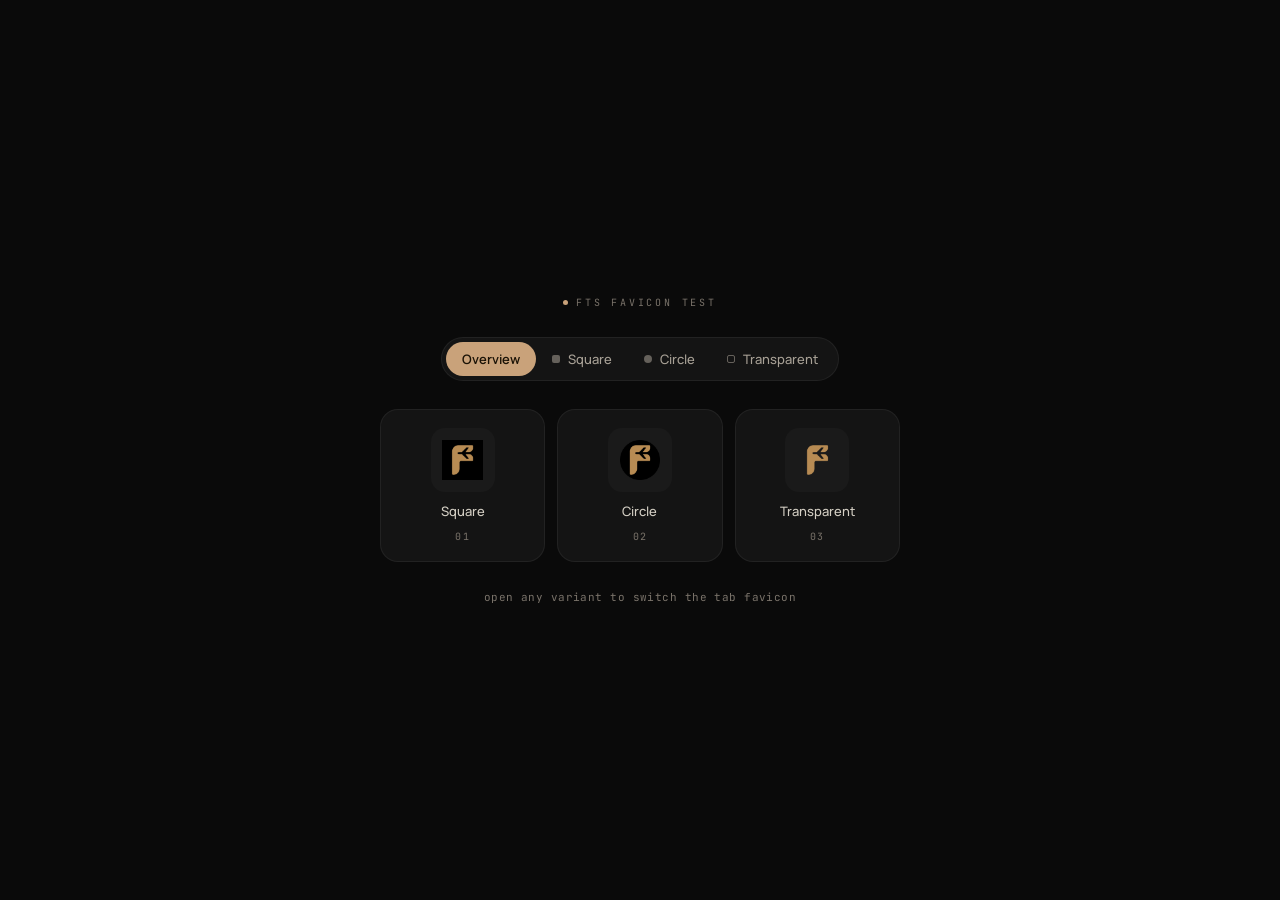
==== commit a74e8e43: "Rename brand label to "FTS favicon test" Co-Authored-By: Claude Opus 4.7 <noreply@anthropic.com>" ====
--- a/index.html
+++ b/index.html
@@ -16,7 +16,7 @@
   </head>
   <body>
     <main class="page">
-      <div class="brand">Favicon lab</div>
+      <div class="brand">FTS favicon test</div>
 
       <nav class="switch" aria-label="Variants">
         <a class="active" href="index.html">Overview</a>
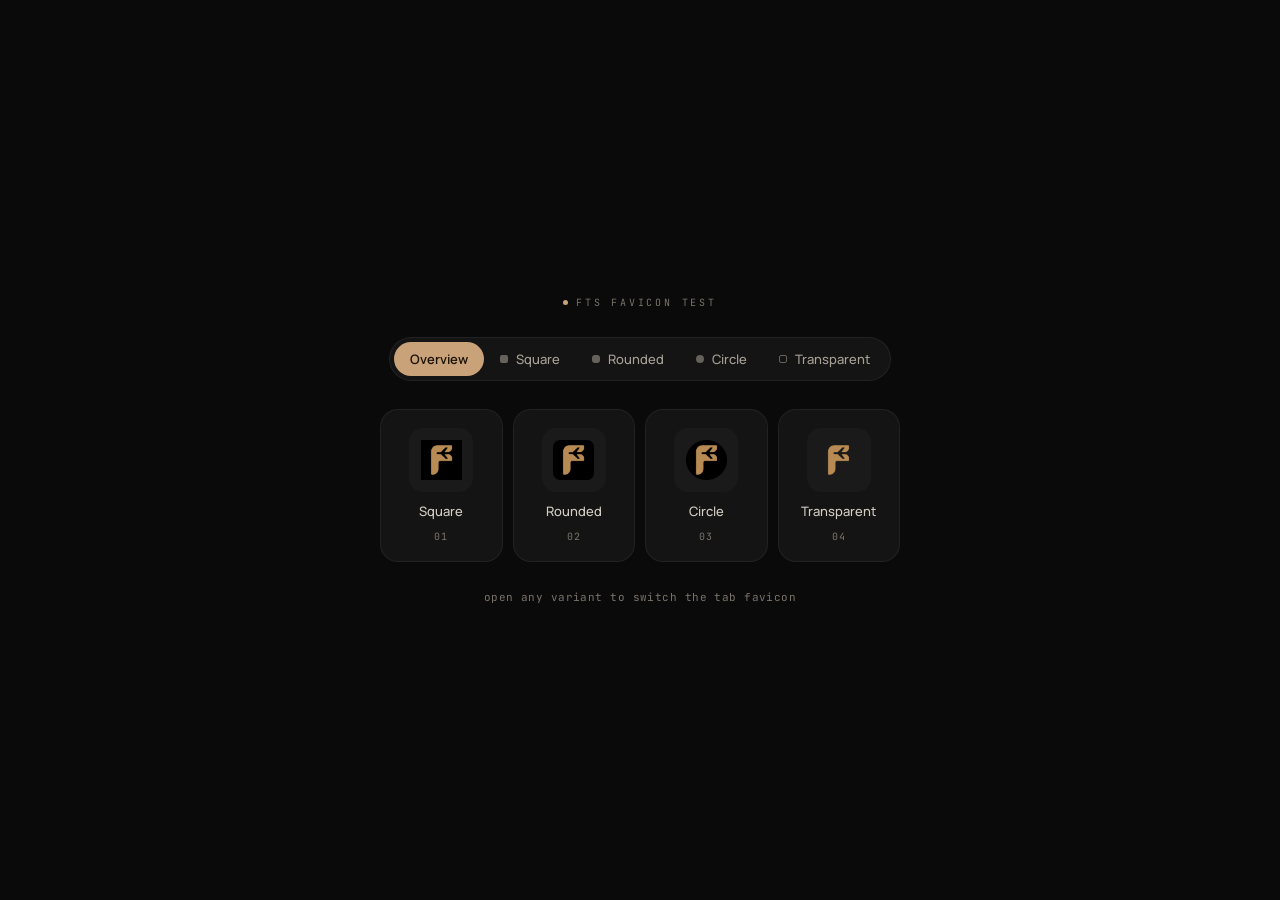
==== commit 61caf0c2: "Add fourth favicon variant: rounded square New favicon-rounded-package generated from the square pac" ====
--- a/index.html
+++ b/index.html
@@ -21,6 +21,7 @@
       <nav class="switch" aria-label="Variants">
         <a class="active" href="index.html">Overview</a>
         <a href="square.html"><span class="dot"></span>Square</a>
+        <a href="rounded.html"><span class="dot rounded"></span>Rounded</a>
         <a href="circle.html"><span class="dot circle"></span>Circle</a>
         <a href="transparent.html"><span class="dot ring"></span>Transparent</a>
       </nav>
@@ -31,15 +32,20 @@
           <span class="label">Square</span>
           <span class="meta">01</span>
         </a>
+        <a href="rounded.html">
+          <span class="thumb"><img src="favicon-rounded-package/favicon-512x512.png" alt=""></span>
+          <span class="label">Rounded</span>
+          <span class="meta">02</span>
+        </a>
         <a href="circle.html">
           <span class="thumb"><img src="favicon-circle-package/favicon-512x512.png" alt=""></span>
           <span class="label">Circle</span>
-          <span class="meta">02</span>
+          <span class="meta">03</span>
         </a>
         <a href="transparent.html">
           <span class="thumb"><img src="favicon-transparent-package/favicon-512x512.png" alt=""></span>
           <span class="label">Transparent</span>
-          <span class="meta">03</span>
+          <span class="meta">04</span>
         </a>
       </section>
 
--- a/styles.css
+++ b/styles.css
@@ -95,6 +95,8 @@
   opacity: 0.55;
 }
 
+.switch .dot.rounded { border-radius: 3px; }
+
 .switch .dot.circle { border-radius: 50%; }
 
 .switch .dot.ring {
@@ -151,8 +153,8 @@
 
 .overview {
   display: grid;
-  grid-template-columns: repeat(3, 1fr);
-  gap: 12px;
+  grid-template-columns: repeat(4, 1fr);
+  gap: 10px;
   width: 100%;
 }
 
@@ -201,7 +203,7 @@
 @media (max-width: 480px) {
   .switch a { padding: 7px 12px; font-size: 12px; }
   .stage { max-width: 260px; }
-  .overview { grid-template-columns: 1fr; }
+  .overview { grid-template-columns: 1fr 1fr; }
   .overview a { flex-direction: row; justify-content: flex-start; gap: 14px; padding: 12px 14px; }
   .overview .thumb { width: 44px; height: 44px; border-radius: 10px; }
 }
